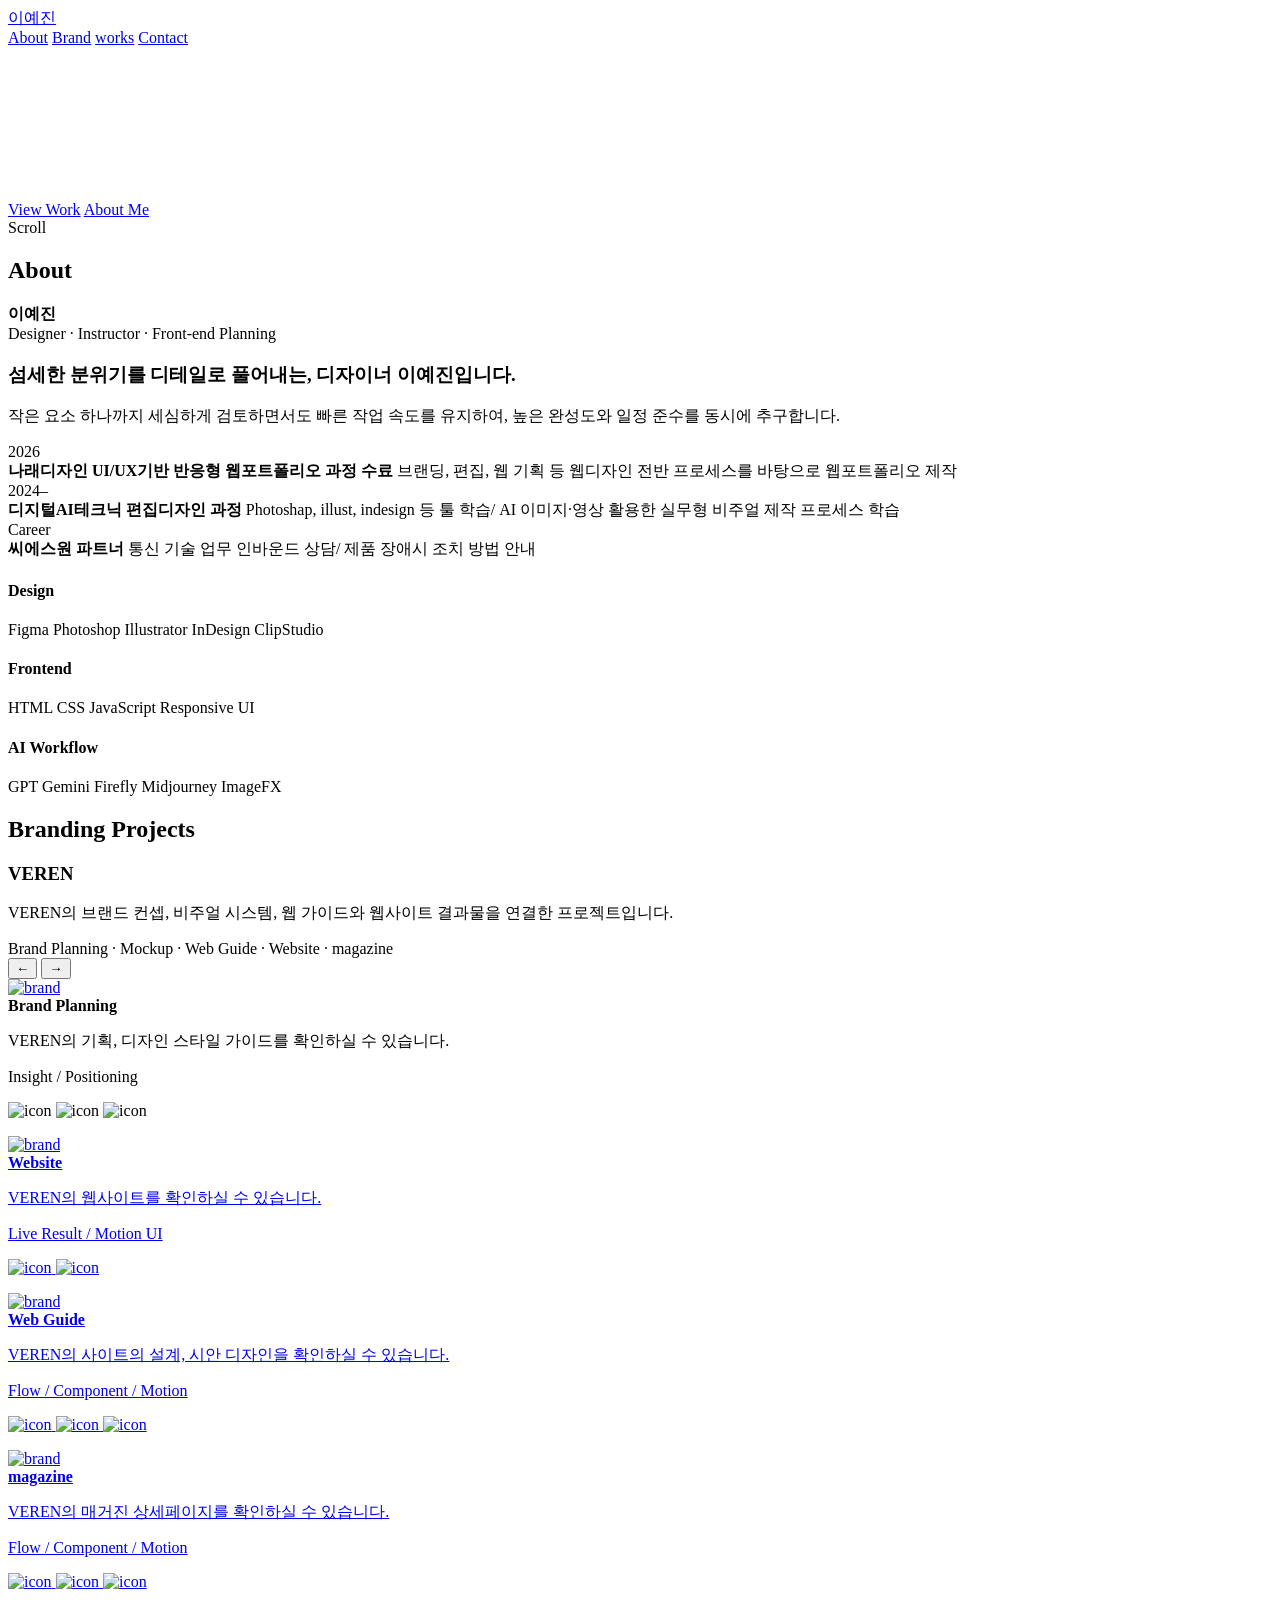
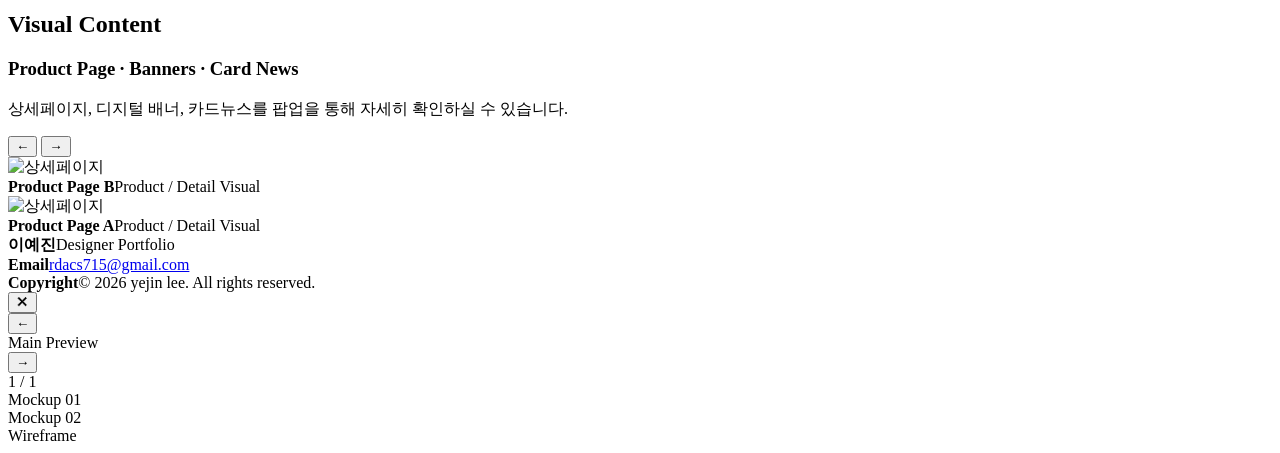
==== index.html @ 409d9d52 "Add files via upload" ====
<!DOCTYPE html>
<html lang="ko">

<head>
  <meta charset="UTF-8" />
  <meta name="viewport" content="width=device-width, initial-scale=1.0" />
  <title>Portfolio</title>
  <link rel="shortcut icon" href="assets/img/favicon.svg" type="image/x-icon">
  <link rel="stylesheet" href="assets/css/style.css">


</head>

<body>

  <!-- ------------------------------- header ---------------------- -->
  <header class="site-header" id="siteHeader">
    <nav class="nav">
      <a href="#hero" class="brand">이예진</a>
      <div class="nav-links">
        <a href="#about">About</a>
        <a href="#branding">Brand</a>
        <a href="#works">works</a>
        <a href="#contact">Contact</a>
      </div>
    </nav>
  </header>
  <!-- ------------------------------- /header ---------------------- -->

  <main>
    <!-- hero -->
    <section class="hero" id="hero">
      <video class="hero-video" autoplay muted loop playsinline preload="metadata">
        <source src="assets/video/portfolio.mp4" type="video/mp4" />
      </video>
      <div class="hero-inner">
        <div class="hero-actions">
          <a class="btn btn-primary" href="#branding">View Work</a>
          <a class="btn btn-secondary" href="#about">About Me</a>
        </div>
      </div>

      <div class="scroll-indicator">Scroll</div>
    </section>
    <!-- /hero -->

    <!-- about -->
    <section class="section" id="about">
      <div class="container">
        <div class="section-head reveal reveal-scale">
          <div>
            <!-- <span class="eyebrow">이력과 기능을 함께 보여주는 소개 섹션</span> -->
            <h2>About</h2>
          </div>
          <!-- <p>
            단순한 자기소개가 아니라, 경력·작업 방향·도구 역량을 동시에 보여줄 수 있도록 설계한 영역입니다.
          </p> -->
        </div>

        <div class="about-grid">
          <article class="card profile-card reveal reveal-left">
            <div class="profile-media" style="background:
                radial-gradient(circle at 30% 20%, rgba(50,199,161,0.18), transparent 22%),
                radial-gradient(circle at 70% 30%, rgba(123,140,255,0.18), transparent 24%),
                linear-gradient(145deg, #ffffff 0%, #ffffff 100%);
                position: relative; overflow: hidden;">
              <div style="position:absolute; inset:18px; border:1px solid rgba(17,24,39,0.06); border-radius:22px;">
                <video class="thumb-video" autoplay loop muted playsinline preload="metadata">
                  <source src="assets/video/웹포폴 증명사진 영상.mp4" type="video/mp4" />
                </video>
              </div>
              <div style="position:relative; z-index:1; text-align:center; color:#fff;">
                <!-- <strong style="display:block; color:#fff; font-size:1.1rem; margin-bottom:8px;">Profile
                  Visual</strong> -->
                <!-- <span>Image / Motion Portrait Placeholder</span> -->
              </div>
            </div>
            <div class="profile-body">
              <strong>이예진</strong><br />
              <span style="color: var(--text-muted);">Designer · Instructor · Front-end Planning</span>
            </div>
          </article>

          <article class="card about-body reveal reveal-right">
            <h3>섬세한 분위기를 디테일로 풀어내는, 디자이너 이예진입니다.</h3>
            <p>
              <!-- 시각디자인 기반의 브랜딩, 편집, 웹 기획 경험을 바탕으로,
              설계부터 목업, UI 구조, 모션 방향까지 일관성 있는 결과물을 만드는 데 집중합니다. -->
              작은 요소 하나까지 세심하게 검토하면서도 빠른 작업 속도를 유지하여, 높은 완성도와 일정 준수를 동시에 추구합니다.
            </p>

            <div class="timeline">
              <div class="timeline-item">
                <div class="timeline-year">2026</div>
                <div class="timeline-role">
                  <strong>나래디자인 UI/UX기반 반응형 웹포트폴리오 과정 수료</strong>
                  <span>브랜딩, 편집, 웹 기획 등 웹디자인 전반 프로세스를 바탕으로 웹포트폴리오 제작</span>
                </div>
              </div>
              <div class="timeline-item">
                <div class="timeline-year">2024–</div>
                <div class="timeline-role">
                  <strong>디지털AI테크닉 편집디자인 과정</strong>
                  <span>Photoshap, illust, indesign 등 툴 학습/ AI 이미지·영상 활용한 실무형 비주얼 제작 프로세스 학습</span>
                </div>
              </div>
              <div class="timeline-item">
                <div class="timeline-year">Career</div>
                <div class="timeline-role">
                  <strong>씨에스원 파트너</strong>
                  <span>통신 기술 업무 인바운드 상담/ 제품 장애시 조치 방법 안내</span>
                </div>
              </div>
            </div>

            <div class="skills">
              <section class="skill-group">
                <h4>Design</h4>
                <div class="skill-tags">
                  <span class="tag">Figma</span>
                  <span class="tag">Photoshop</span>
                  <span class="tag">Illustrator</span>
                  <span class="tag">InDesign</span>
                  <span class="tag">ClipStudio</span>
                </div>
              </section>
              <section class="skill-group">
                <h4>Frontend</h4>
                <div class="skill-tags">
                  <span class="tag">HTML</span>
                  <span class="tag">CSS</span>
                  <span class="tag">JavaScript</span>
                  <span class="tag">Responsive UI</span>
                </div>
              </section>
              <section class="skill-group">
                <h4>AI Workflow</h4>
                <div class="skill-tags">
                  <span class="tag">GPT</span>
                  <span class="tag">Gemini</span>
                  <span class="tag">Firefly</span>
                  <span class="tag">Midjourney</span>
                  <span class="tag">ImageFX</span>
                </div>
              </section>
            </div>
          </article>
        </div>
      </div>
    </section>
    <!-- /about -->

    <!-- branding -->
    <section class="section" id="branding">
      <div class="container">
        <div class="section-head reveal reveal-scale">
          <div>
            <!-- <span class="eyebrow">브랜드별 한 줄 구성으로 세부 결과물을 미리 보기</span> -->
            <h2>Branding Projects</h2>
          </div>
          <!-- <p>
            각 브랜드마다 브랜드기획, 목업, 웹가이드, 웹사이트를 각각 별도 썸네일로 구성하고,
            한 줄 슬라이드 안에서 빠르게 훑어볼 수 있도록 재구성했습니다.
            <br>페이지 이동 후, 좀 더 자세한 작업 내용을 확인할 수 있습니다.
          </p> -->
        </div>

        <div class="brand-stack">
          <!-- 01. VEREN -->
          <section class="card brand-row reveal reveal-scale">
            <div class="brand-info brand1_color">
              <!-- 브랜드별 색상  brand1_color-->

              <h3>VEREN</h3>
              <p>
                VEREN의 브랜드 컨셉, 비주얼 시스템, 웹 가이드와 웹사이트 결과물을 연결한 프로젝트입니다.
              </p>
              <!-- <div class="brand-meta">
                <span class="tag"><a href="#" target="_blank">Identity</a></span>
                <span class="tag"><a href="#" target="_blank">Design BX</a></span>
                <span class="tag"><a href="#" target="_blank">Web Guide</a></span>
                <span class="tag point-color"><a href="#" target="_blank">Web Site</a></span>
                <span class="tag"><a href="#" target="_blank">Video Guide</a></span>
                <span class="tag"><a href="#" target="_blank">App</a></span>
              </div> -->
            </div>

            <div>
              <div class="brand-slider-head">
                <span class="brand-slider-title">Brand Planning · Mockup · Web Guide · Website · magazine
                  <!-- SNS · Campaign --></span>
                <div class="slider-controls">
                  <button class="slider-btn" type="button" data-slider-prev="brandTrack01">←</button>
                  <button class="slider-btn" type="button" data-slider-next="brandTrack01">→</button>
                </div>
              </div>
              <div class="brand-track slider-track" id="brandTrack01">
                <article class="thumb-card brand-thumb">
                  <a href="./guide.html" target="_blank">
                    <!-- <video class="thumb-video" muted loop playsinline preload="metadata">
                      <source src="assets/video/brand_thumbnail_video_sample.mp4" type="video/mp4" />
                    </video> -->

                    <a href="./guide.html" target="_blank">
                      <img src="assets/img/veren 명함  1.jpg" alt="brand">
                    </a>
                    <div class="thumb-overlay">
                      <strong>Brand Planning</strong>
                      <p class="thumb-explanation">VEREN의 기획, 디자인 스타일 가이드를 확인하실 수 있습니다.</p>
                      <span>Insight / Positioning</span>
                      <p class="skills-icon">
                        <img src="assets/img/figma.png" alt="icon">
                        <img src="assets/img/photoshop.png" alt="icon">
                        <img src="assets/img/illustrator.png" alt="icon">
                      </p>
                    </div>
                </article>
                </a>

                <!-- 목업 -->
                <!-- <article class="thumb-card brand-thumb"> -->
                <!-- <video class="thumb-video" autoplay muted loop playsinline><source src="assets/brand-02-mockup.mp4" type="video/mp4" /></video> -->
                <!-- <a href="./guide.html" target="_blank">
                    <img src="assets/img/brand_thumbnail_sample.jpg" alt="brand">
                    <div class="thumb-overlay">
                      <strong>Mockup</strong>
                      <p class="thumb-explanation">브랜드의 제품 디자인을 확인하실 수 있습니다.</p>
                      <span>Visual System / Asset</span>
                      <p class="skills-icon">
                        <img src="assets/img/photoshop.png" alt="icon">
                        <img src="assets/img/illustrator.png" alt="icon">
                        <img src="assets/img/indesign.png" alt="icon">
                      </p>
                    </div>
                  </a>
                </article> -->

                <!-- 웹사이트 -->
                <article class="thumb-card brand-thumb">
                  <!-- <video class="thumb-video" autoplay muted loop playsinline><source src="assets/brand-02-site.mp4" type="video/mp4" /></video> -->
                  <a href="https://rdacs715-ui.github.io/VEREN/" target="_blank">
                    <img src="assets/img/webpage.jpg" alt="brand">
                    <div class="thumb-overlay">
                      <strong>Website</strong>
                      <p class="thumb-explanation">VEREN의 웹사이트를 확인하실 수 있습니다.</p>
                      <span>Live Result / Motion UI</span>
                      <p class="skills-icon">
                        <img src="assets/img/html_icon.png" alt="icon">
                        <img src="assets/img/vs_code.png" alt="icon">
                      </p>
                    </div>
                    <div class="thumb-overlay"><strong></strong><span></span></div>
                  </a>
                </article>
                <!-- /웹사이트 -->

                <!-- 웹 가이드 -->
                <article class="thumb-card brand-thumb">
                  <a href="./webguide.html" target="_blank">
                    <img src="assets/img/Rectangle 408.jpg" alt="brand">
                    <div class="thumb-overlay">
                      <strong>Web Guide</strong>
                      <p class="thumb-explanation">VEREN의 사이트의 설계, 시안 디자인을 확인하실 수 있습니다.</p>
                      <span>Flow / Component / Motion</span>
                      <p class="skills-icon">
                        <img src="assets/img/figma.png" alt="icon">
                        <img src="assets/img/photoshop.png" alt="icon">
                        <img src="assets/img/illustrator.png" alt="icon">
                      </p>
                    </div>
                  </a>
                </article>
                <!-- /웹 가이드 -->

                <!-- 매거진 -->
                <article class="thumb-card brand-thumb">
                  <a href="https://rdacs715-ui.github.io/VEREN/magzine_inner.html" target="_blank">
                    <img src="assets/img/magazine.png" alt="brand">
                    <div class="thumb-overlay">
                      <strong>magazine</strong>
                      <p class="thumb-explanation">VEREN의 매거진 상세페이지를 확인하실 수 있습니다.</p>
                      <span>Flow / Component / Motion</span>
                      <p class="skills-icon">
                        <img src="assets/img/figma.png" alt="icon">
                        <img src="assets/img/photoshop.png" alt="icon">
                        <img src="assets/img/illustrator.png" alt="icon">
                      </p>
                    </div>
                  </a>
                </article>
                <!-- /웹 가이드 -->



                <!-- <article class="thumb-card brand-thumb">
                  <a href="#" target="_blank">
                    <img src="assets/img/brand_thumbnail_sample.jpg" alt="brand">
                    <div class="thumb-overlay">
                      <strong>Editorial</strong>
                      <p class="thumb-explanation">브랜드를 확인하실 수 있습니다.</p>
                      <span>Layout / Print / Digital</span>
                      <p class="skills-icon">
                        <img src="assets/img/html_icon.png" alt="icon">
                        <img src="assets/img/vs_code.png" alt="icon">
                      </p>
                    </div>
                  </a>
                </article> -->

                <!-- <article class="thumb-card brand-thumb"> -->
                <!-- <video class="thumb-video" autoplay muted loop playsinline><source src="assets/brand-02-display.mp4" type="video/mp4" /></video> -->
                <!-- <a href="#" target="_blank">
                    <img src="assets/img/brand_thumbnail_sample.jpg" alt="brand">
                    <div class="thumb-overlay">
                      <strong>Display</strong>
                      <p class="thumb-explanation">브랜드를 확인하실 수 있습니다.</p>
                      <span>Banner / Campaign / Motion</span>
                      <p class="skills-icon">
                        <img src="assets/img/html_icon.png" alt="icon">
                        <img src="assets/img/vs_code.png" alt="icon">
                      </p>
                    </div>
                  </a>
                </article> -->
              </div>
            </div>
          </section>
          <!-- /01. VEREN -->

          <!-- 02. RIPPLIA -->
          <!-- <section class="card brand-row reveal reveal-scale">
            <div class="brand-info brand2_color"> -->
          <!-- 브랜드별 색상  brand2_color-->
          <!-- <h3>02. RIPPLIA</h3>
              <p>
                RIPPLIA의 브랜드 컨셉, 비주얼 시스템, 웹 가이드와 웹사이트 결과물을 연결한 프로젝트입니다.
              </p> -->
          <!-- <div class="brand-meta">
                <span class="tag"><a href="#" target="_blank">Identity</a></span>
                <span class="tag"><a href="#" target="_blank">Design BX</a></span>
                <span class="tag"><a href="#" target="_blank">Web Guide</a></span>
                <span class="tag point-color"><a href="#" target="_blank">Web Site</a></span>
                <span class="tag"><a href="#" target="_blank">Video Guide</a></span>
                <span class="tag"><a href="#" target="_blank">App</a></span>
              </div> -->
          <!-- </div> -->

          <!-- <div>
              <div class="brand-slider-head">
                <span class="brand-slider-title">Brand Planning · Mockup · Web Guide · Website</span>
                <div class="slider-controls">
                  <button class="slider-btn" type="button" data-slider-prev="brandTrack02">←</button>
                  <button class="slider-btn" type="button" data-slider-next="brandTrack02">→</button>
                </div>
              </div> -->

          <!-- <div class="brand-track slider-track" id="brandTrack02">
                <article class="thumb-card brand-thumb"> -->
          <!-- <a href="./guide02.html" target="_blank"> -->
          <!-- <video class="thumb-video" muted loop playsinline preload="metadata">
                      <source src="assets/video/brand_thumbnail_video_sample.mp4" type="video/mp4" />
                    </video> -->

          <!-- <a href="./guide02.html" target="_blank">
                    <img src="assets/img/ripplia branding.jpg" alt="brand">
                  </a>
                  <div class="thumb-overlay">
                    <strong>Brand Planning</strong>
                    <p class="thumb-explanation">RIPPLIA의 기획, 디자인 스타일 가이드를 확인하실 수 있습니다.</p>
                    <span>Insight / Positioning</span>
                    <p class="skills-icon">
                      <img src="assets/img/photoshop.png" alt="icon">
                      <img src="assets/img/illustrator.png" alt="icon">
                      <img src="assets/img/indesign.png" alt="icon">
                    </p>
                  </div>
                </article>
                </a> -->

          <!-- mockup -->
          <!-- <article class="thumb-card brand-thumb">
                  <a href="#" target="_blank">
                    <img src="assets/img/brand_thumbnail_sample.jpg" alt="brand">
                    <div class="thumb-overlay">
                      <strong>Mockup</strong>
                      <p class="thumb-explanation">브랜드의 제품 디자인을 확인하실 수 있습니다.</p>
                      <span>Visual System / Asset</span>
                      <p class="skills-icon">
                        <img src="assets/img/photoshop.png" alt="icon">
                        <img src="assets/img/illustrator.png" alt="icon">
                        <img src="assets/img/indesign.png" alt="icon">
                      </p>
                    </div>
                  </a>
                </article> -->
          <!-- /mockup -->

          <!-- web guide -->
          <!-- <article class="thumb-card brand-thumb">
                  <a href="./guide.html" target="_blank">
                    <img src="assets/img/brand_thumbnail_sample.jpg" alt="brand">
                    <div class="thumb-overlay">
                      <strong>Web Guide</strong>
                      <p class="thumb-explanation">브랜드 사이트의 설계, 시안 디자인을 확인하실 수 있습니다.</p>
                      <span>Flow / Component / Motion</span>
                      <p class="skills-icon">
                        <img src="assets/img/figma.png" alt="icon">
                        <img src="assets/img/photoshop.png" alt="icon">
                        <img src="assets/img/illustrator.png" alt="icon">
                      </p>
                    </div>
                  </a>
                </article> -->
          <!-- /web guide -->

          <!-- website -->
          <!-- <article class="thumb-card brand-thumb"> -->
          <!-- <video class="thumb-video" autoplay muted loop playsinline><source src="assets/brand-02-site.mp4" type="video/mp4" /></video> -->
          <!-- <a href="#" target="_blank">
                    <img src="assets/img/brand_thumbnail_sample.jpg" alt="brand">
                    <div class="thumb-overlay">
                      <strong>Website</strong>
                      <p class="thumb-explanation">브랜드 웹사이트를 확인하실 수 있습니다.</p>
                      <span>Live Result / Motion UI</span>
                      <p class="skills-icon">
                        <img src="assets/img/html_icon.png" alt="icon">
                        <img src="assets/img/vs_code.png" alt="icon">
                      </p>
                    </div>
                    <div class="thumb-overlay"><strong></strong><span></span></div>
                  </a>
                </article> -->
          <!-- /website -->

          <!-- <article class="thumb-card brand-thumb">
                  <a href="#" target="_blank">
                    <img src="assets/img/brand_thumbnail_sample.jpg" alt="brand">
                    <div class="thumb-overlay">
                      <strong>Editorial</strong>
                      <p class="thumb-explanation">브랜드를 확인하실 수 있습니다.</p>
                      <span>Layout / Print / Digital</span>
                      <p class="skills-icon">
                        <img src="assets/img/html_icon.png" alt="icon">
                        <img src="assets/img/vs_code.png" alt="icon">
                      </p>
                    </div>
                  </a>
                </article> -->

          <!-- <article class="thumb-card brand-thumb">
                  <video class="thumb-video" autoplay muted loop playsinline><source src="assets/brand-02-display.mp4" type="video/mp4" /></video> -->
          <!-- <a href="#" target="_blank">
                    <img src="assets/img/brand_thumbnail_sample.jpg" alt="brand">
                    <div class="thumb-overlay">
                      <strong>Display</strong>
                      <p class="thumb-explanation">브랜드를 확인하실 수 있습니다.</p>
                      <span>Banner / Campaign / Motion</span>
                      <p class="skills-icon">
                        <img src="assets/img/html_icon.png" alt="icon">
                        <img src="assets/img/vs_code.png" alt="icon">
                      </p>
                    </div>
                  </a>
                </article> -->

          <!-- 
              </div>
            </div>
          </section> -->
          <!-- /02. RIPPLIA -->

        </div>
      </div>
    </section>
    <!-- /branding -->

    <!-- visual content -->
    <section class="section" id="works">
      <div class="container">
        <div class="section-head reveal reveal-scale">
          <div>
            <!-- <span class="eyebrow">포스터, 배너, 카드뉴스, 릴스·영상 작업을 구성/span> -->
            <h2>Visual Content</h2>
          </div>
          <!-- <p>
            정지형 비주얼 작업은 한 줄 안에서 함께 보여주고, 영상 작업은 별도 행으로 분리해 흐름이 자연스럽도록 정리했습니다.
          </p> -->
        </div>

        <div class="works-stack">
          <section class="card work-row reveal reveal-scale">
            <div class="work-row-head">
              <div>
                <h3>Product Page · Banners · Card News</h3>
                <p>상세페이지, 디지털 배너, 카드뉴스를 팝업을 통해 자세히 확인하실 수 있습니다.</p>
              </div>

              <div class="slider-controls">
                <button class="slider-btn" type="button" data-slider-prev="visualTrack">←</button>
                <button class="slider-btn" type="button" data-slider-next="visualTrack">→</button>
              </div>
            </div>

            <div class="thumb-track slider-track" id="visualTrack">
              <!-- poster / banner / cardnews / reels 모달 전용 큰 이미지는 data-modal-media="assets/img/원하는파일.jpg" 로 직접 지정 -->
              <!-- 카드별 모달 비율은 data-modal-ratio="가로 / 세로" 형식으로 지정: 예) 1200 / 628, 1 / 1, 9 / 16, 1080 / 1350 -->

              <article class="poster-thumb thumb-card modal-card" data-modal-type="poster"
                data-modal-label="product page A" data-modal-title="product page A"
                data-modal-description="프로틴 웨이브 단백질 쉐이크 상세페이지입니다." data-modal-role="product page Design"
                data-modal-tools="Photoshop, Illustrator, figma"
                data-modal-summary="전시/행사 성격의 키비주얼 포스터 시리즈입니다. 메인 타이포와 무드 중심 그래픽으로 메시지를 압축해 전달합니다."
                data-modal-meta1-label="Format" data-modal-meta1-value="A2 Poster / Digital Adaptation"
                data-modal-meta2-label="Client" data-modal-meta2-value="Brand Campaign" data-modal-meta3-label="Year"
                data-modal-meta3-value="2026" data-modal-meta4-label="Concept"
                data-modal-meta4-value="Bold Type / Minimal Mood" data-modal-tags="Typography, Campaign, Key Visual"
                data-modal-note-title="Editable Note"
                data-modal-note="이 영역은 포스터 전용 메모 박스입니다. 전시 개요, 인쇄 사양, 제작 포인트 등으로 자유롭게 수정하면 됩니다."
                data-modal-video="Poster motion teaser area" data-modal-link="https://example.com"
                data-modal-media="assets/img/상세페이지01.jpg" data-modal-ratio="3 / 4">
                <img src="assets/img/상세페이지01.jpg" alt="상세페이지">
                <!-- <video class="thumb-video" muted loop playsinline preload="metadata">
                  <source src="assets/video/poster.mp4" type="video/mp4" />
                </video> -->
                <div class="thumb-overlay"><strong>Product Page B</strong><span>Product / Detail Visual</span></div>
              </article>

              <article class="poster-thumb thumb-card modal-card" data-modal-type="poster" data-modal-label="product page Design"
                data-modal-title="product page B" data-modal-description="센텔라 재생 진정 앰플 상세페이지입니다."
                data-modal-role="product page Design" data-modal-tools="Photoshop, figma"
                data-modal-summary="브랜드 무드를 중심으로 전개한 포스터 시리즈입니다." data-modal-meta1-label="Format"
                data-modal-meta1-value="B1 / SNS Poster" data-modal-meta2-label="Client"
                data-modal-meta2-value="Brand Promotion" data-modal-meta3-label="Year" data-modal-meta3-value="2026"
                data-modal-meta4-label="Concept" data-modal-meta4-value="Graphic Mood"
                data-modal-tags="Poster, Branding" data-modal-note-title="Editable Note"
                data-modal-note="포스터 프로젝트 설명을 여기서 직접 바꿀 수 있습니다." data-modal-video="Poster preview"
                data-modal-link="https://example.com" data-modal-media="./assets/img/product page02.jpg"
                data-modal-ratio="5 / 7">
                <img src="./assets/img/product page02.jpg" alt="상세페이지">
                <!-- <video class="thumb-video" muted loop playsinline preload="metadata">
                  <source src="assets/video/poster.mp4" type="video/mp4" />
                </video> -->
                <div class="thumb-overlay"><strong>Product Page A</strong><span>Product / Detail Visual</span></div>
              </article>

              <!-- <article class="ad-thumb thumb-card modal-card" data-modal-type="banner" data-modal-label="Banner Project"
                data-modal-title="Banner Set A" data-modal-description="디지털 배너 광고 세트입니다."
                data-modal-role="Banner Design" data-modal-tools="Photoshop, Figma"
                data-modal-summary="퍼포먼스 배너와 SNS용 변형 소재를 함께 설계한 배너 세트입니다." data-modal-meta1-label="Platform"
                data-modal-meta1-value="Meta / Web / App" data-modal-meta2-label="Campaign"
                data-modal-meta2-value="Seasonal Promotion" data-modal-meta3-label="Size"
                data-modal-meta3-value="1080x1080 / 1200x628" data-modal-meta4-label="Placement"
                data-modal-meta4-value="Feed / Display / Landing" data-modal-tags="Banner, Performance, SNS"
                data-modal-note-title="Editable Note" data-modal-note="배너는 플랫폼, 사이즈, CTA 방향 등을 이 박스에서 자유롭게 수정하면 됩니다."
                data-modal-video="Banner motion preview" data-modal-link="https://example.com"
                data-modal-media="assets/img/banner_sample.jpeg" data-modal-ratio="1200 / 628">
                <video class="thumb-video" muted loop playsinline preload="metadata">
                  <source src="assets/video/ad_sample_01.mp4" type="video/mp4" />
                </video>
                <div class="thumb-overlay"><strong>Banner Set A</strong><span>Digital Ad System</span></div>
              </article>

              <article class="ad-thumb thumb-card modal-card" data-modal-type="banner" data-modal-label="Banner"
                data-modal-title="Banner Set B" data-modal-description="프로모션 웹 배너 세트입니다."
                data-modal-role="Banner Design" data-modal-tools="Photoshop" data-modal-summary="웹 프로모션 메인/서브 배너 세트입니다."
                data-modal-meta1-label="Platform" data-modal-meta1-value="Website" data-modal-meta2-label="Campaign"
                data-modal-meta2-value="Promotion" data-modal-meta3-label="Size"
                data-modal-meta3-value="PC / Mobile Responsive" data-modal-meta4-label="Placement"
                data-modal-meta4-value="Hero / Mid Banner" data-modal-tags="Banner, Web"
                data-modal-note-title="Editable Note" data-modal-note="배너 프로젝트 설명을 이 텍스트로 바꾸면 됩니다."
                data-modal-video="Banner motion preview" data-modal-link="https://example.com"
                data-modal-media="assets/img/banner_sample.jpeg">
                <video class="thumb-video" muted loop playsinline preload="metadata">
                  <source src="assets/video/ad_sample_01.mp4" type="video/mp4" />
                </video>
                <div class="thumb-overlay"><strong>Banner Set B</strong><span>Web Promotion</span></div>
              </article>

              <article class="cardnews-thumb thumb-card modal-card" data-modal-type="cardnews"
                data-modal-label="Card News Project" data-modal-title="Card News Series A"
                data-modal-description="브랜드 메시지를 카드뉴스 형식으로 재구성한 시리즈입니다. 모달에서 여러 장의 카드뉴스를 순서대로 확인할 수 있습니다."
                data-modal-role="Card News Design" data-modal-tools="Photoshop, Illustrator"
                data-modal-summary="인스타그램 캐러셀 형식의 카드뉴스입니다. 첫 장에서 주제를 제시하고 뒤로 갈수록 정보 흐름이 이어지도록 구성했습니다."
                data-modal-meta1-label="Topic" data-modal-meta1-value="Brand Story" data-modal-meta2-label="Pages"
                data-modal-meta2-value="7 Pages" data-modal-meta3-label="Flow"
                data-modal-meta3-value="Cover → Info → CTA" data-modal-meta4-label="Style"
                data-modal-meta4-value="Editorial Carousel" data-modal-tags="Card News, Carousel, Storytelling"
                data-modal-note-title="Editable Note"
                data-modal-note="카드뉴스는 페이지 흐름, 표지 방향, 정보 구성 방식 등을 이 박스에서 자유롭게 수정할 수 있습니다."
                data-modal-video="Card news preview" data-modal-link="https://example.com"
                data-modal-images="assets/img/CardNews1.png|assets/img/CardNews2.png|assets/img/CardNews3.png|assets/img/CardNews4.png|assets/img/CardNews5.png|assets/img/CardNews6.png|assets/img/CardNews7.png"
                data-modal-ratio="4 / 5">
                <div class="thumb-image">
                  <img src="assets/img/CardNews1.png" alt="card news">
                </div>
                <div class="thumb-overlay"><strong>Card News Series A</strong><span>Brand Story / Slide Deck</span>
                </div>
              </article>

              <article class="cardnews-thumb thumb-card modal-card" data-modal-type="cardnews"
                data-modal-label="Card News" data-modal-title="Card News Series B"
                data-modal-description="프로모션 콘텐츠를 정보형 카드뉴스로 정리한 작업입니다." data-modal-role="Card News Design"
                data-modal-tools="Photoshop, Figma" data-modal-summary="정보 전달 중심의 프로모션 카드뉴스입니다."
                data-modal-meta1-label="Topic" data-modal-meta1-value="Promotion" data-modal-meta2-label="Pages"
                data-modal-meta2-value="7 Pages" data-modal-meta3-label="Flow"
                data-modal-meta3-value="Intro → Detail → CTA" data-modal-meta4-label="Style"
                data-modal-meta4-value="Clean Info Layout" data-modal-tags="Promotion, Information"
                data-modal-note-title="Editable Note" data-modal-note="카드뉴스 프로젝트용 자유 메모 영역입니다."
                data-modal-video="Card news preview" data-modal-link="https://example.com"
                data-modal-images="assets/img/CardNews1.png|assets/img/CardNews2.png|assets/img/CardNews3.png|assets/img/CardNews4.png|assets/img/CardNews5.png|assets/img/CardNews6.png|assets/img/CardNews7.png">
                <div class="thumb-image">
                  <img src="assets/img/CardNews1.png" alt="card news">
                </div>
                <div class="thumb-overlay"><strong>Card News Series B</strong><span>Promotion / Information</span></div>
              </article> -->

            </div>
          </section>

          <!-- <section class="card work-row reveal reveal-scale">
            <div class="work-row-head">
              <div>
                <h3>Reels & Videos</h3>
                <p>릴스, 숏폼, 모션 중심 작업물로 영상에 마우스를 가져가면 영상이 플레이 됩니다.</p>
              </div>
              <div class="slider-controls">
                <button class="slider-btn" type="button" data-slider-prev="videoTrack">←</button>
                <button class="slider-btn" type="button" data-slider-next="videoTrack">→</button>
              </div>
            </div>
            <div class="thumb-track slider-track" id="videoTrack">
              <article class="reels-thumb thumb-card modal-card" data-modal-type="reels"
                data-modal-title="Reel Project A"
                data-modal-description="숏폼 중심의 브랜드 릴스 프로젝트입니다. 모션 리듬과 메시지 전달을 고려해 구성했습니다."
                data-modal-role="Motion Design / Reel Editing" data-modal-tools="Premiere Pro, After Effects"
                data-modal-meta1-label="Format" data-modal-meta1-value="9:16 Vertical" data-modal-meta2-label="Duration"
                data-modal-meta2-value="15 sec" data-modal-tags="Reels, Short-form, Motion"
                data-modal-note-title="Editable Note"
                data-modal-note="릴스 전용 모달 템플릿입니다. 영상 콘셉트, 후킹 포인트, 자막 구성 등을 자유롭게 수정하세요."
                data-modal-link="https://example.com" data-modal-media="assets/video/Reels_sample_01.mp4"
                data-modal-ratio="9 / 16">
                <video class="thumb-video" muted loop playsinline preload="metadata">
                  <source src="assets/video/Reels_sample_01.mp4" type="video/mp4" />
                </video>
                <div class="thumb-play-button" aria-hidden="true">
                  <span class="thumb-play-icon"></span>
                </div>
                <div class="thumb-overlay">
                  <strong>Reel Project A</strong>
                  <span>Short-form Motion</span>
                </div>
              </article>

              <article class="reels-thumb thumb-card modal-card" data-modal-type="reels"
                data-modal-title="Reel Project B" data-modal-description="캠페인 메시지를 짧은 영상으로 압축한 릴스 작업입니다."
                data-modal-role="Campaign Motion" data-modal-tools="Premiere Pro" data-modal-meta1-label="Format"
                data-modal-meta1-value="9:16 Vertical" data-modal-meta2-label="Duration" data-modal-meta2-value="12 sec"
                data-modal-tags="Campaign, Reels" data-modal-note-title="Editable Note"
                data-modal-note="릴스 B 설명을 이 영역에서 직접 수정할 수 있습니다." data-modal-link="https://example.com"
                data-modal-media="assets/video/Reels_sample_01.mp4">
                <video class="thumb-video" muted loop playsinline preload="metadata">
                  <source src="assets/video/Reels_sample_01.mp4" type="video/mp4" />
                </video>
                <div class="thumb-play-button" aria-hidden="true">
                  <span class="thumb-play-icon"></span>
                </div>
                <div class="thumb-overlay">
                  <strong>Reel Project B</strong>
                  <span>Campaign Motion</span>
                </div>
              </article>

              <article class="reels-thumb thumb-card modal-card" data-modal-type="reels"
                data-modal-title="Reel Project C" data-modal-description="브랜드 무드를 강조한 숏폼 영상입니다."
                data-modal-role="Brand Motion" data-modal-tools="Premiere Pro" data-modal-meta1-label="Format"
                data-modal-meta1-value="9:16 Vertical" data-modal-meta2-label="Duration" data-modal-meta2-value="10 sec"
                data-modal-tags="Brand Reel, Motion" data-modal-note-title="Editable Note"
                data-modal-note="브랜드 릴스 C에 대한 메모를 자유롭게 기입하세요." data-modal-link="https://example.com"
                data-modal-media="assets/video/Reels_sample_01.mp4">
                <video class="thumb-video" muted loop playsinline preload="metadata">
                  <source src="assets/video/Reels_sample_01.mp4" type="video/mp4" />
                </video>
                <div class="thumb-play-button" aria-hidden="true">
                  <span class="thumb-play-icon"></span>
                </div>
                <div class="thumb-overlay">
                  <strong>Reel Project C</strong>
                  <span>Brand Reel</span>
                </div>
              </article>

              <article class="reels-thumb thumb-card modal-card" data-modal-type="reels"
                data-modal-title="Reel Project D" data-modal-description="광고성 메시지를 중심으로 한 모션 릴스입니다."
                data-modal-role="Ad Motion" data-modal-tools="Premiere Pro" data-modal-meta1-label="Format"
                data-modal-meta1-value="9:16 Vertical" data-modal-meta2-label="Duration" data-modal-meta2-value="20 sec"
                data-modal-tags="Ad Motion, Short-form" data-modal-note-title="Editable Note"
                data-modal-note="광고 릴스 D 설명을 수정하세요." data-modal-link="https://example.com"
                data-modal-media="assets/video/Reels_sample_01.mp4">
                <video class="thumb-video" muted loop playsinline preload="metadata">
                  <source src="assets/video/Reels_sample_01.mp4" type="video/mp4" />
                </video>
                <div class="thumb-play-button" aria-hidden="true">
                  <span class="thumb-play-icon"></span>
                </div>
                <div class="thumb-overlay">
                  <strong>Reel Project D</strong>
                  <span>Ad Motion</span>
                </div>
              </article>

              <article class="reels-thumb thumb-card modal-card" data-modal-type="reels"
                data-modal-title="Reel Project E" data-modal-description="브랜드 인트로 성격의 영상 작업입니다."
                data-modal-role="Intro Motion" data-modal-tools="Premiere Pro" data-modal-meta1-label="Format"
                data-modal-meta1-value="9:16 Vertical" data-modal-meta2-label="Duration" data-modal-meta2-value="08 sec"
                data-modal-tags="Intro, Reels" data-modal-note-title="Editable Note"
                data-modal-note="인트로 릴스 E에 대한 설명입니다." data-modal-link="https://example.com"
                data-modal-media="assets/video/Reels_sample_01.mp4">
                <video class="thumb-video" muted loop playsinline preload="metadata">
                  <source src="assets/video/Reels_sample_01.mp4" type="video/mp4" />
                </video>
                <div class="thumb-play-button" aria-hidden="true">
                  <span class="thumb-play-icon"></span>
                </div>
                <div class="thumb-overlay">
                  <strong>Reel Project E</strong>
                  <span>Brand Intro</span>
                </div>
              </article>

              <article class="reels-thumb thumb-card modal-card" data-modal-type="reels"
                data-modal-title="Reel Project F" data-modal-description="브랜드 인트로 영상 확장 버전입니다."
                data-modal-role="Motion Design" data-modal-tools="Premiere Pro" data-modal-meta1-label="Format"
                data-modal-meta1-value="9:16 Vertical" data-modal-meta2-label="Duration" data-modal-meta2-value="18 sec"
                data-modal-tags="Brand Intro, Reel" data-modal-note-title="Editable Note"
                data-modal-note="릴스 F 전용 설명 영역입니다." data-modal-link="https://example.com"
                data-modal-media="assets/video/Reels_sample_01.mp4">
                <video class="thumb-video" muted loop playsinline preload="metadata">
                  <source src="assets/video/Reels_sample_01.mp4" type="video/mp4" />
                </video>
                <div class="thumb-play-button" aria-hidden="true">
                  <span class="thumb-play-icon"></span>
                </div>
                <div class="thumb-overlay">
                  <strong>Reel Project F</strong>
                  <span>Brand Intro</span>
                </div>
              </article> -->
          <!-- <article class="reels-thumb thumb-card modal-card" data-modal-title="Reel Project F"
                data-modal-description="브랜드 인트로 영상입니다." data-modal-role="Motion Design / Short-form"
                data-modal-tools="Premiere Pro, AI Video" data-modal-video="Reel preview area"
                data-modal-link="https://example.com">
                <video class="thumb-video" muted loop playsinline preload="metadata">
                  <source src="assets/video/Reels_sample_01.mp4" type="video/mp4" />
                </video>
                <div class="thumb-play-button" aria-hidden="true">
                  <span class="thumb-play-icon"></span>
                </div>
                <div class="thumb-overlay">
                  <strong>Reel Project F</strong>
                  <span>Brand Intro</span>
                </div>
              </article> -->
        </div>
    </section>
    </div>
    </div>
    </section>
    <!-- /visual content -->
  </main>


  <!-- ------------------------------- footer ---------------------- -->
  <footer class="site-footer" id="contact">
    <div class="footer-grid">
      <div><strong>이예진</strong><span>Designer Portfolio</span></div>
      <div><strong>Email</strong><a href="mailto:hello@example.com">rdacs715@gmail.com</a></div>
      <!-- <div><strong>Contact</strong><span>X / Instagram / Facebook</span></div> -->
      <div><strong>Copyright</strong><span>© 2026 yejin lee. All rights reserved.</span></div>
    </div>
  </footer>
  <!-- ------------------------------- /footer ---------------------- -->


  <div class="modal" id="portfolioModal" aria-hidden="true" role="dialog" aria-modal="true">
    <div class="modal-dialog">
      <button class="modal-close" type="button" aria-label="닫기">✕</button>
      <div class="modal-content">
        <div class="modal-gallery">
          <div class="modal-hero-wrap">
            <button class="modal-nav modal-nav-prev" id="modalPrev" type="button" aria-label="이전 이미지">←</button>
            <div class="modal-hero-media" id="modalHeroMedia">Main Preview</div>
            <button class="modal-nav modal-nav-next" id="modalNext" type="button" aria-label="다음 이미지">→</button>
            <div class="modal-page-indicator" id="modalPageIndicator">1 / 1</div>
          </div>
          <div class="modal-thumbs" id="modalThumbs">
            <div class="modal-thumb">Mockup 01</div>
            <div class="modal-thumb">Mockup 02</div>
            <div class="modal-thumb">Wireframe</div>
          </div>
        </div>

        <div class="modal-body" id="modalDynamicBody"></div>
      </div>
    </div>
  </div>

  <!-- ===== Modal layout templates: poster / banner / cardnews / reels 를 각각 직접 수정하세요 ===== -->
  <template id="modalTemplatePoster">
    <span class="modal-type-badge" data-field="badgeLabel">Poster Project</span>
    <div class="modal-summary-card">
      <strong data-field="title">Project Title</strong>
      <p data-field="description">Project description</p>
    </div>
    <div class="modal-meta-grid">
      <div class="modal-meta-card">
        <strong>Role</strong>
        <span data-field="role">Poster Design</span>
      </div>
      <div class="modal-meta-card">
        <strong>Tools</strong>
        <span data-field="tools">Photoshop, Illustrator</span>
      </div>

      <div>
        <strong style="display:block; margin-bottom:10px;">Keywords</strong>
        <div class="modal-tag-list" data-list="tags"></div>
      </div>


    </div>
  </template>

  <template id="modalTemplateBanner">
    <span class="modal-type-badge" data-field="badgeLabel">Banner Project</span>
    <div class="modal-summary-card">
      <strong data-field="title">Project Title</strong>
      <p data-field="description">Project description</p>
    </div>
    <div class="modal-meta-grid">
      <div class="modal-meta-card">
        <strong>Role</strong>
        <span data-field="role">Banner Design</span>
      </div>
      <div class="modal-meta-card">
        <strong>Tools</strong>
        <span data-field="tools">Photoshop, Figma</span>
      </div>

    </div>

    <div>
      <strong style="display:block; margin-bottom:10px;">Keywords</strong>
      <div class="modal-tag-list" data-list="tags"></div>
    </div>

  </template>

  <template id="modalTemplateCardnews">
    <span class="modal-type-badge" data-field="badgeLabel">Card News Project</span>
    <div class="modal-summary-card">
      <strong data-field="title">Project Title</strong>
      <p data-field="description">Project description</p>
    </div>

    <div class="modal-meta-card">
      <strong>Tools</strong>
      <span data-field="tools">Photoshop, Figma</span>
    </div>

    </div>

    <div>
      <strong style="display:block; margin-bottom:10px;">Keywords</strong>
      <div class="modal-tag-list" data-list="tags"></div>
    </div>

    <div class="modal-actions">
      <!-- <a class="modal-link" id="modalLink" href="#" target="_blank" rel="noreferrer noopener">Visit Website</a> -->
      <a class="modal-action-link" id="modalSubLink" href="#" target="_blank" rel="noreferrer noopener">View
        Campaign</a>
    </div>
  </template>

  <template id="modalTemplateReels">
    <span class="modal-type-badge" data-field="badgeLabel">Reels · Video Project</span>
    <div class="modal-summary-card">
      <strong data-field="title">Project Title</strong>
      <p data-field="description">Project description</p>
    </div>
    <div class="modal-meta-grid">
      <div class="modal-meta-card">
        <strong>Role</strong>
        <span data-field="role">Motion Design</span>
      </div>
      <div class="modal-meta-card">
        <strong>Tools</strong>
        <span data-field="tools">Premiere Pro, After Effects</span>
      </div>
      <div class="modal-meta-card">
        <strong data-field="meta1Label">Format</strong>
        <span data-field="meta1Value">9:16 Reel</span>
      </div>
      <div class="modal-meta-card">
        <strong data-field="meta2Label">Duration</strong>
        <span data-field="meta2Value">15s</span>
      </div>
    </div>
    <div>
      <strong style="display:block; margin-bottom:10px;">Keywords</strong>
      <div class="modal-tag-list" data-list="tags"></div>
    </div>
    <div class="modal-note-box">
      <strong data-field="noteTitle">Editable Note</strong>
      <p data-field="note">릴스/영상 프로젝트에 대한 설명, 연출 포인트, 업로드 채널 등을 자유롭게 수정하세요.</p>
    </div>
    <div class="modal-actions">
      <a class="modal-link" id="modalLink" href="#" target="_blank" rel="noreferrer noopener">View Project</a>
      <a class="modal-action-link" id="modalSubLink" href="#" target="_blank" rel="noreferrer noopener">Open Channel</a>
    </div>
  </template>

  <template id="modalTemplateDefault">
    <span class="modal-type-badge" data-field="badgeLabel">Project Detail</span>
    <div class="modal-summary-card">
      <strong data-field="title">Project Title</strong>
      <p data-field="description">Project description</p>
    </div>
    <div class="modal-meta-grid">
      <div class="modal-meta-card">
        <strong>Role</strong>
        <span data-field="role">Role information</span>
      </div>
      <div class="modal-meta-card">
        <strong>Tools</strong>
        <span data-field="tools">Tool information</span>
      </div>
      <div class="modal-meta-card">
        <strong data-field="meta1Label">Info 01</strong>
        <span data-field="meta1Value">Value 01</span>
      </div>
      <div class="modal-meta-card">
        <strong data-field="meta2Label">Info 02</strong>
        <span data-field="meta2Value">Value 02</span>
      </div>
    </div>
    <div class="modal-note-box">
      <strong>Summary</strong>
      <p data-field="summary">Summary text</p>
    </div>
    <div>
      <strong style="display:block; margin-bottom:10px;">Keywords</strong>
      <div class="modal-tag-list" data-list="tags"></div>
    </div>
    <div class="modal-note-box">
      <strong data-field="noteTitle">Editable Note</strong>
      <p data-field="note">Write any note here.</p>
    </div>
    <div class="modal-actions">
      <a class="modal-link" id="modalLink" href="#" target="_blank" rel="noreferrer noopener">Visit Website</a>
      <a class="modal-action-link" id="modalSubLink" href="#" target="_blank" rel="noreferrer noopener">View Detail</a>
    </div>
  </template>

  <script src="assets/js/script.js"></script>


</body>

</html>
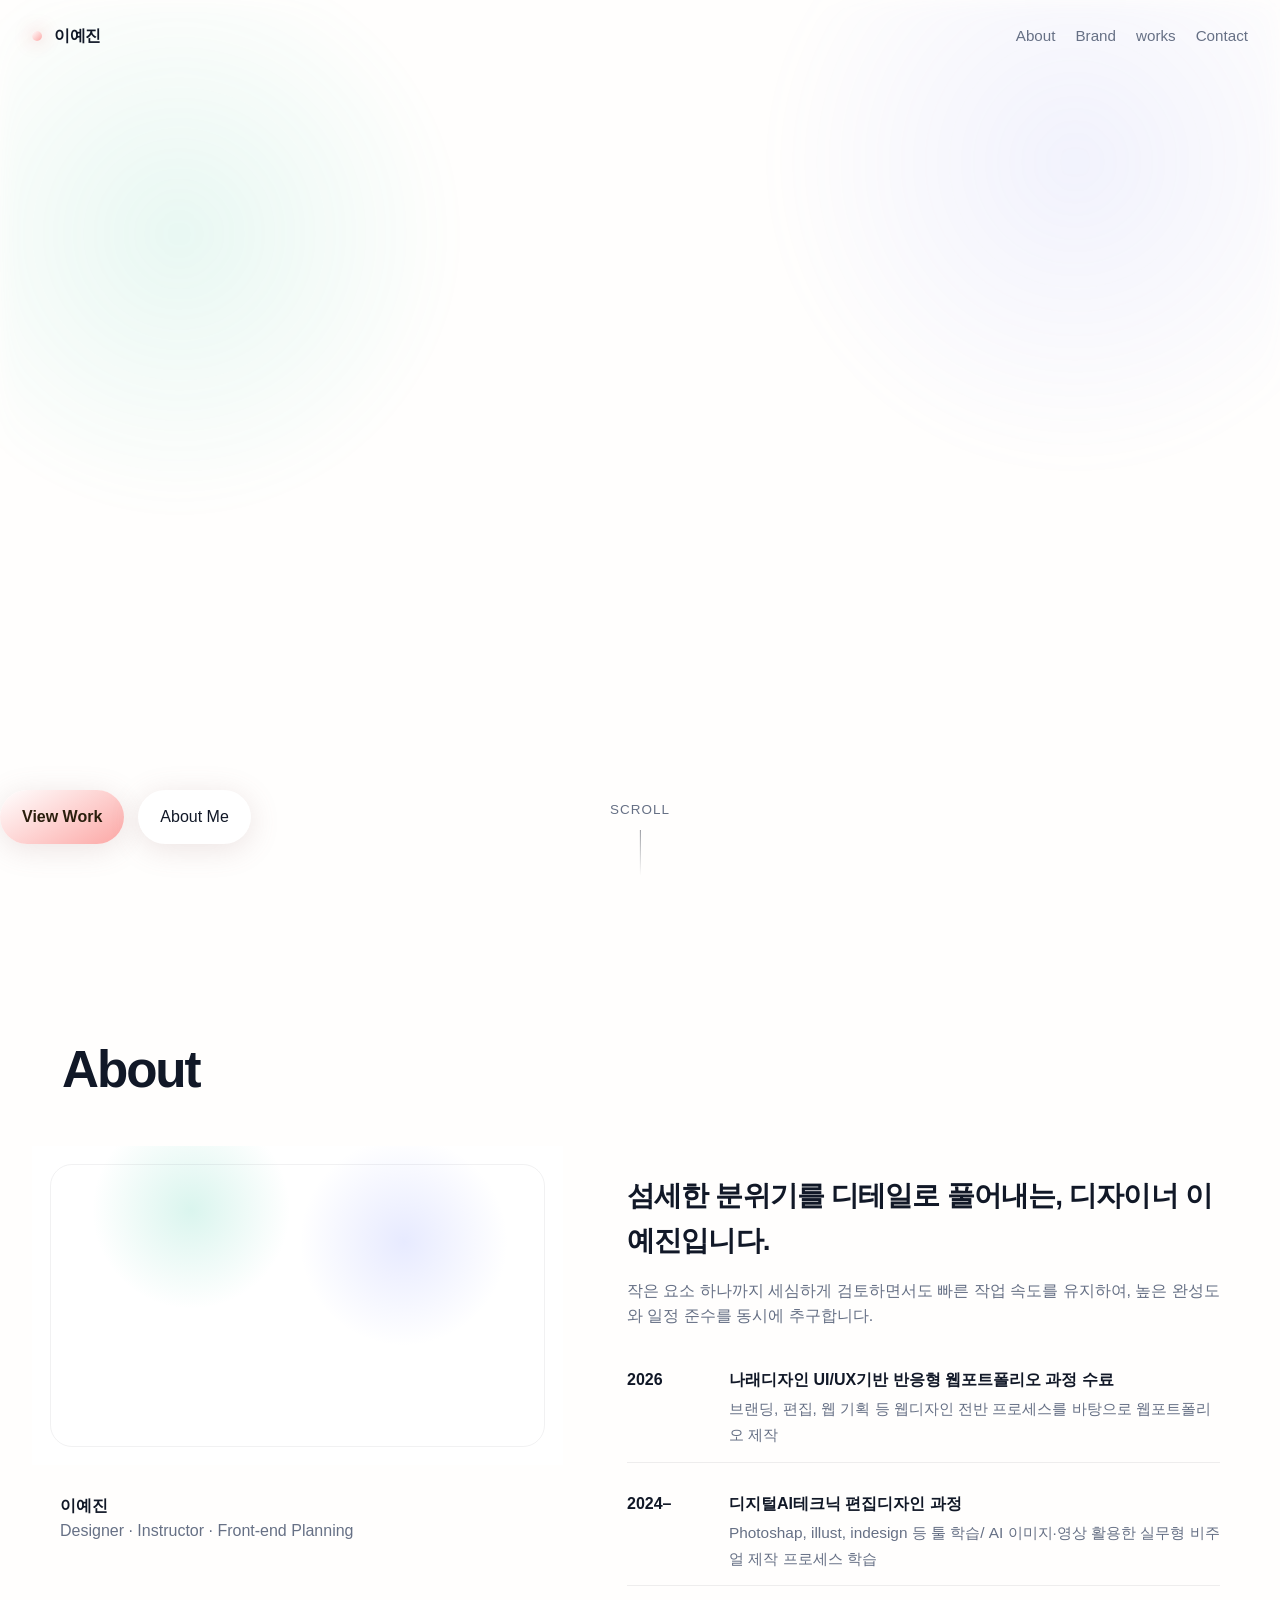
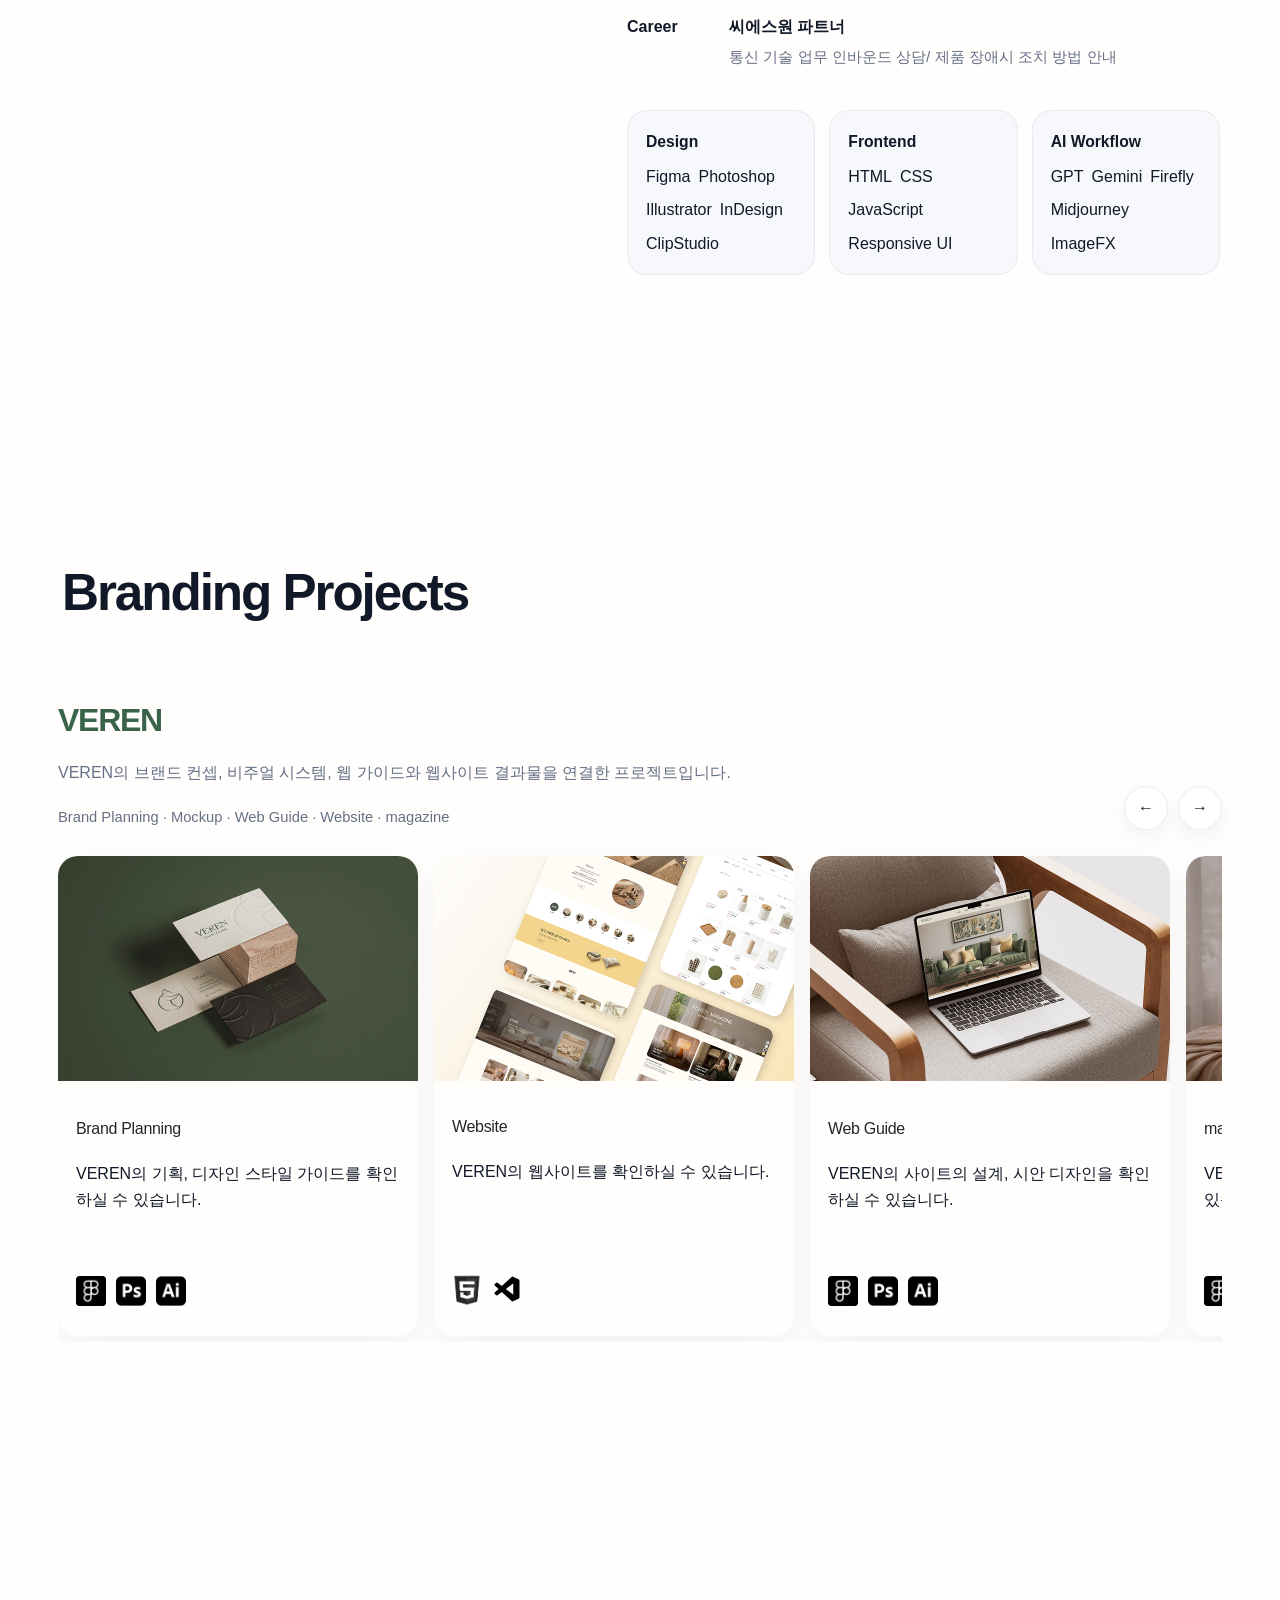
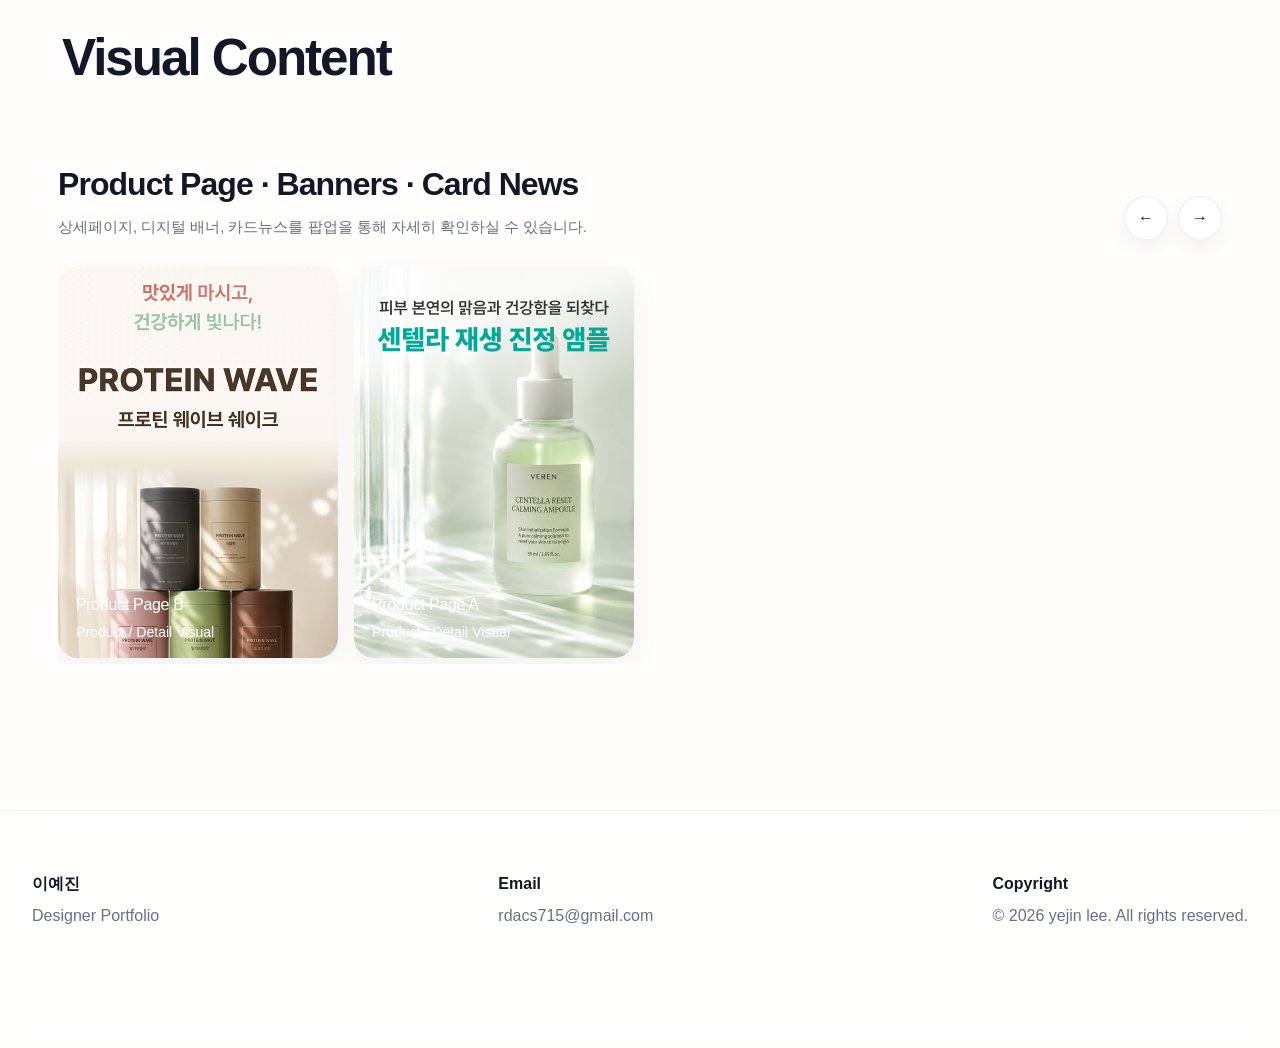
==== commit c95e0326: "Add files via upload" ====
--- a/index.html
+++ b/index.html
@@ -66,7 +66,7 @@
                 position: relative; overflow: hidden;">
               <div style="position:absolute; inset:18px; border:1px solid rgba(17,24,39,0.06); border-radius:22px;">
                 <video class="thumb-video" autoplay loop muted playsinline preload="metadata">
-                  <source src="assets/video/웹포폴 증명사진 영상.mp4" type="video/mp4" />
+                  <source src="assets/video/개인증명사진 캐릭터 영상.mp4" type="video/mp4" />
                 </video>
               </div>
               <div style="position:relative; z-index:1; text-align:center; color:#fff;">
--- a/assets/css/style.css
+++ b/assets/css/style.css
@@ -0,0 +1,1839 @@
+
+    :root {
+  --bg: #f7f8fb;
+  --bg-soft: #ffffff;
+  --surface: rgba(255, 255, 255, 0.82);
+  --surface-strong: rgba(255, 255, 255, 0.96);
+  --text: #111827;
+  --text-muted: #667085;
+  --line: rgba(17, 24, 39, 0.09);
+  --accent: #ffffff;
+  --accent-2: #fca7a5;
+  --shadow: 0 18px 50px rgba(15, 23, 42, 0.08);
+  --radius-lg: 28px;
+  --radius-md: 20px;
+  --radius-sm: 14px;
+  --container: min(1600px, calc(100% - 64px));
+  --transition: 320ms cubic-bezier(.2, .8, .2, 1);
+  --nav-h: 84px;
+}
+
+* {
+  box-sizing: border-box;
+}
+
+html {
+  scroll-behavior: auto;
+}
+
+body {
+  margin: 0;
+  font-family: -apple-system, BlinkMacSystemFont, "Segoe UI", Roboto, "Noto Sans KR", sans-serif;
+  background-color: #fffefd;
+  /* background:
+    radial-gradient(circle at top right, rgba(50, 199, 161, 0.09), transparent 24%),
+    radial-gradient(circle at 12% 10%, rgba(123, 140, 255, 0.08), transparent 18%),
+    linear-gradient(180deg, #ffffff 0%, #f7f8fb 44%, #ffffff 100%); */
+  color: var(--text);
+  line-height: 1.6;
+  overflow-x: hidden;
+}
+
+img,
+video {
+  display: block;
+  max-width: 100%;
+}
+
+a {
+  color: inherit;
+  text-decoration: none;
+}
+
+button {
+  font: inherit;
+}
+
+.container {
+  width: var(--container);
+  margin: 0 auto;
+}
+
+.section {
+  padding: 120px 0;
+  position: relative;
+  scroll-margin-top: calc(var(--nav-h) + 24px);
+}
+
+.eyebrow {
+  display: inline-flex;
+  align-items: center;
+  gap: 8px;
+  padding: 8px 14px;
+  border: 1px solid var(--line);
+  border-radius: 999px;
+  color: #111827;
+  font-size: 0.875rem;
+  letter-spacing: 0.02em;
+  background: rgba(255, 255, 255, 0.72);
+  /* background: #86ecd0; */
+  backdrop-filter: blur(10px);
+  box-shadow: 0 8px 20px rgba(15, 23, 42, 0.04);
+}
+
+.section-head {
+  display: flex;
+  justify-content: space-between;
+  align-items: end;
+  gap: 24px;
+  margin-bottom: 40px;
+}
+
+.section-head h2 {
+  margin: 14px 0 0;
+  font-size: clamp(2rem, 4vw, 3.5rem);
+  line-height: 1.4;
+  letter-spacing: -0.04em;
+  padding-left: 30px;
+}
+
+.section-head p {
+  max-width: 540px;
+  color: var(--text-muted);
+  margin: 0;
+}
+
+.site-header {
+  position: fixed;
+  inset: 0 0 auto 0;
+  z-index: 50;
+  padding: 18px 0;
+  transition:
+    background var(--transition),
+    border-color var(--transition),
+    backdrop-filter var(--transition),
+    box-shadow var(--transition);
+}
+
+.site-header.scrolled {
+  background: rgba(255, 255, 255, 0.78);
+  border-bottom: 1px solid rgba(17, 24, 39, 0.06);
+  backdrop-filter: blur(16px);
+  box-shadow: 0 10px 30px rgba(15, 23, 42, 0.05);
+}
+
+.nav {
+  width: var(--container);
+  max-width: 1600px;
+  margin: 0 auto;
+  display: flex;
+  align-items: center;
+  justify-content: space-between;
+  gap: 20px;
+}
+
+.brand {
+  font-weight: 700;
+  letter-spacing: -0.03em;
+  font-size: 1rem;
+  display: inline-flex;
+  align-items: center;
+  gap: 12px;
+}
+
+.brand::before {
+  content: "";
+  width: 10px;
+  height: 10px;
+  border-radius: 999px;
+  background: linear-gradient(135deg, var(--accent), var(--accent-2));
+  box-shadow: 0 0 18px rgba(199, 50, 50, 0.35);
+}
+
+.nav-links {
+  display: flex;
+  gap: 20px;
+  align-items: center;
+  color: var(--text-muted);
+  font-size: 0.95rem;
+}
+
+.nav-links a {
+  position: relative;
+  padding: 6px 0;
+  transition: color var(--transition), transform var(--transition);
+}
+
+.nav-links a::after {
+  content: "";
+  position: absolute;
+  left: 0;
+  bottom: 0;
+  width: 100%;
+  height: 1px;
+  background: linear-gradient(90deg, var(--accent), transparent);
+  transform: scaleX(0);
+  transform-origin: left;
+  transition: transform var(--transition);
+}
+
+.nav-links a:hover,
+.nav-links a:focus-visible {
+  color: var(--text);
+  transform: translateY(-1px);
+}
+
+.nav-links a:hover::after,
+.nav-links a:focus-visible::after {
+  transform: scaleX(1);
+}
+
+.hero {
+  min-height: 100svh;
+  display: grid;
+  align-items: end;
+  padding: 118px 0 56px;
+  position: relative;
+  overflow: clip;
+  isolation: isolate;
+}
+
+.hero::before {
+  content: "";
+  position: absolute;
+  inset: 0;
+  background:
+    radial-gradient(circle at 14% 26%, rgba(50, 199, 161, 0.11), transparent 22%),
+    radial-gradient(circle at 84% 18%, rgba(123, 140, 255, 0.10), transparent 24%);
+  filter: blur(10px);
+  pointer-events: none;
+  animation: heroGlow 10s ease-in-out infinite alternate;
+}
+
+.hero-video {
+  position: absolute;
+  inset: 0;
+  width: 100%;
+  height: 100%;
+  object-fit: cover;
+  /* opacity: 0.08; */
+  /* filter: saturate(1.02) contrast(1.02);
+      transform: scale(1.05);
+      animation: heroVideoFloat 16s ease-in-out infinite alternate;
+      background:
+        radial-gradient(circle at 20% 20%, rgba(50, 199, 161, 0.10), transparent 26%),
+        radial-gradient(circle at 78% 24%, rgba(123, 140, 255, 0.12), transparent 24%),
+        linear-gradient(135deg, #ffffff 0%, #f4f7fb 52%, #eef3fb 100%); */
+}
+
+/* .hero-overlay {
+      position: absolute;
+      inset: 0;
+      background:
+        linear-gradient(to bottom, rgba(255, 255, 255, 0.16), rgba(247, 248, 251, 0.92)),
+        linear-gradient(112deg, rgba(255, 255, 255, 0.88) 12%, rgba(255, 255, 255, 0.30) 50%, rgba(247, 248, 251, 0.86) 100%);
+    } */
+
+.hero-gridline {
+  position: absolute;
+  inset: 0;
+  background-image:
+    linear-gradient(rgba(17, 24, 39, 0.04) 1px, transparent 1px),
+    linear-gradient(90deg, rgba(17, 24, 39, 0.04) 1px, transparent 1px);
+  background-size: 72px 72px;
+  opacity: 0.35;
+  mask-image: linear-gradient(to bottom, rgba(0, 0, 0, 0.9), transparent 84%);
+  pointer-events: none;
+}
+
+.hero-inner {
+  position: relative;
+  z-index: 1;
+  width: min(1600px, calc(100% - 64px));
+  margin: 0 auto;
+  display: grid;
+  grid-template-columns: minmax(520px, 0.9fr) minmax(760px, 1.1fr);
+  gap: 56px;
+  align-items: center;
+  justify-content: center;
+}
+
+.hero-copy {
+  max-width: 680px;
+  width: 100%;
+  position: relative;
+  z-index: 2;
+  justify-self: stretch;
+  text-align: left;
+  padding-left: 0;
+}
+
+.hero-copy h1 {
+  margin: 16px 0 20px;
+  font-size: clamp(4.2rem, 7.2vw, 7.9rem);
+  line-height: 0.88;
+  letter-spacing: -0.085em;
+  max-width: 7.4ch;
+  text-wrap: balance;
+}
+
+.hero-line {
+  display: block;
+  overflow: hidden;
+}
+
+.hero-line>span {
+  display: inline-block;
+  line-height: 1.1em;
+  transform: translateY(112%);
+  opacity: 0;
+  animation: heroLineUp 900ms cubic-bezier(.2, .8, .2, 1) forwards;
+}
+
+.hero-line:nth-child(1)>span {
+  animation-delay: 120ms;
+}
+
+.hero-line:nth-child(2)>span {
+  animation-delay: 250ms;
+}
+
+.hero-line:nth-child(3)>span {
+  animation-delay: 380ms;
+}
+
+.hero-copy p {
+  max-width: 52ch;
+  color: var(--text-muted);
+  font-size: clamp(1rem, 1.45vw, 1.14rem);
+  margin: 0 0 32px;
+  opacity: 0;
+  transform: translateY(18px);
+  animation: heroFadeUp 900ms cubic-bezier(.2, .8, .2, 1) 620ms forwards;
+}
+
+.hero-actions {
+  display: flex;
+  gap: 14px;
+  flex-wrap: wrap;
+  opacity: 0;
+  transform: translateY(18px);
+  animation: heroFadeUp 900ms cubic-bezier(.2, .8, .2, 1) 760ms forwards;
+}
+
+.btn {
+  appearance: none;
+  border: 0;
+  border-radius: 999px;
+  padding: 14px 22px;
+  cursor: pointer;
+  transition: transform var(--transition), opacity var(--transition), background var(--transition), border-color var(--transition), box-shadow var(--transition);
+}
+
+.btn:hover {
+  transform: translateY(-2px);
+}
+
+.btn-primary {
+  background: linear-gradient(150deg, var(--accent), #fca7a5);
+  color: #2a1e0d;
+  font-weight: 700;
+  box-shadow: 0 5px 30px rgba(150, 103, 103, 0.18);
+}
+
+.btn-primary:hover {
+  box-shadow: 0 20px 34px rgba(111, 32, 32, 0.18);
+}
+
+.btn-secondary {
+  background: rgba(255, 255, 255, 1);
+  color: var(--text);
+  /* border: 1px solid rgba(17, 24, 39, 0.08); */
+  box-shadow: 0 5px 30px rgba(150, 103, 103, 0.18);
+  backdrop-filter: blur(12px);
+}
+
+.hero-visual {
+  position: relative;
+  min-height: 720px;
+  width: 100%;
+  display: grid;
+  align-items: center;
+  justify-self: stretch;
+  opacity: 0;
+  transform: translateY(22px) scale(0.985);
+  animation: heroFadeUpScale 1100ms cubic-bezier(.2, .8, .2, 1) 380ms forwards;
+}
+
+.hero-frame {
+  position: relative;
+  min-height: 720px;
+  width: 100%;
+  border-radius: 38px;
+  border: 1px solid rgba(17, 24, 39, 0.07);
+  background:
+    linear-gradient(160deg, rgba(255, 255, 255, 0.88), rgba(255, 255, 255, 0.62)),
+    rgba(255, 255, 255, 0.88);
+  overflow: hidden;
+  box-shadow: 0 26px 80px rgba(15, 23, 42, 0.09);
+  backdrop-filter: blur(20px);
+}
+
+.hero-frame::before {
+  content: "";
+  position: absolute;
+  inset: 0;
+  background:
+    linear-gradient(135deg, rgba(50, 199, 161, 0.08), transparent 34%),
+    linear-gradient(220deg, rgba(123, 140, 255, 0.08), transparent 28%);
+  pointer-events: none;
+}
+
+.hero-frame::after {
+  content: "";
+  position: absolute;
+  inset: 18px;
+  border-radius: 26px;
+  border: 1px solid rgba(17, 24, 39, 0.05);
+  pointer-events: none;
+}
+
+.hero-stack {
+  position: absolute;
+  inset: 0;
+  padding: 30px;
+  display: grid;
+  grid-template-columns: minmax(0, 1.08fr) minmax(280px, 0.82fr);
+  grid-template-rows: minmax(0, 1.12fr) minmax(0, 0.88fr);
+  gap: 18px;
+}
+
+.hero-panel {
+  position: relative;
+  border-radius: 26px;
+  overflow: hidden;
+  border: 1px solid rgba(17, 24, 39, 0.06);
+  background:
+    radial-gradient(circle at 20% 20%, rgba(50, 199, 161, 0.12), transparent 26%),
+    radial-gradient(circle at 78% 24%, rgba(123, 140, 255, 0.14), transparent 24%),
+    linear-gradient(135deg, #ffffff 0%, #f3f6fb 52%, #eef2f8 100%);
+  box-shadow: 0 18px 40px rgba(15, 23, 42, 0.08);
+  transition: transform 600ms cubic-bezier(.2, .8, .2, 1), border-color var(--transition), box-shadow var(--transition);
+  transform-origin: center;
+}
+
+.hero-panel:hover {
+  transform: translateY(-6px) scale(1.01);
+  border-color: rgba(50, 199, 161, 0.16);
+  box-shadow: 0 24px 50px rgba(15, 23, 42, 0.12);
+}
+
+.hero-panel--primary {
+  grid-column: 1;
+  grid-row: 1 / span 2;
+  min-height: 0;
+  animation: panelFloatA 10s ease-in-out infinite;
+}
+
+.hero-panel--secondary,
+.hero-panel--tertiary {
+  min-height: 0;
+  min-width: 0;
+}
+
+.hero-panel--secondary {
+  animation: panelFloatB 8.5s ease-in-out infinite;
+}
+
+.hero-panel--tertiary {
+  animation: panelFloatC 9.5s ease-in-out infinite;
+}
+
+.hero-panel video,
+.hero-panel img {
+  width: 100%;
+  height: 100%;
+  object-fit: cover;
+  transform: scale(1.02);
+  background:
+    radial-gradient(circle at 20% 20%, rgba(50, 199, 161, 0.16), transparent 26%),
+    radial-gradient(circle at 78% 24%, rgba(123, 140, 255, 0.18), transparent 24%),
+    linear-gradient(135deg, #ffffff 0%, #f3f6fb 52%, #eef2f8 100%);
+}
+
+/* .hero-panel::after {
+  content: "";
+  position: absolute;
+  inset: auto 0 0 0;
+  height: 52%;
+  background: linear-gradient(to top, rgba(255, 255, 255, 0.94), transparent);
+  pointer-events: none;
+} */
+
+.hero-panel-label {
+  position: absolute;
+  left: 18px;
+  right: 18px;
+  bottom: 18px;
+  z-index: 1;
+  display: grid;
+  gap: 4px;
+}
+
+.hero-panel-label strong {
+  font-size: 1.1rem;
+  letter-spacing: -0.03em;
+}
+
+.hero-panel-label span {
+  color: var(--text-muted);
+  font-size: 0.88rem;
+}
+
+.scroll-indicator {
+  position: absolute;
+  bottom: 24px;
+  left: 50%;
+  transform: translateX(-50%);
+  color: var(--text-muted);
+  font-size: 0.84rem;
+  display: flex;
+  flex-direction: column;
+  gap: 10px;
+  align-items: center;
+  z-index: 1;
+  letter-spacing: 0.08em;
+  text-transform: uppercase;
+}
+
+.scroll-indicator::after {
+  content: "";
+  width: 1px;
+  height: 46px;
+  background: linear-gradient(to bottom, rgba(17, 24, 39, 0.45), transparent);
+  animation: flow 1.8s infinite;
+}
+
+.about-grid {
+  display: grid;
+  grid-template-columns: 0.9fr 1.1fr;
+  gap: 36px;
+  align-items: start;
+}
+
+.card {
+  /* background: linear-gradient(180deg, rgba(255, 255, 255, 0.92), rgba(255, 255, 255, 0.80)); */
+  /* border: 1px solid rgba(17, 24, 39, 0.06); */
+  /* border-radius: var(--radius-lg); */
+  /* box-shadow: var(--shadow); */
+  overflow: hidden;
+  /* backdrop-filter: blur(18px); */
+}
+
+.profile-card {
+  position: sticky;
+  top: 104px;
+}
+
+.profile-media {
+  aspect-ratio: 5 / 3;
+  background: linear-gradient(145deg, rgba(50, 199, 161, 0.12), rgba(123, 140, 255, 0.12));
+  display: grid;
+  place-items: center;
+  color: var(--text-muted);
+  font-size: 0.95rem;
+}
+.about{
+  overflow: hidden;
+}
+.profile-body,
+.about-body {
+  padding: 28px;
+}
+
+.about-body h3 {
+  margin: 0 0 14px;
+  font-size: 1.75rem;
+  letter-spacing: -0.03em;
+}
+
+.about-body p {
+  color: var(--text-muted);
+  margin: 0 0 24px;
+}
+
+.timeline {
+  display: grid;
+  gap: 14px;
+  margin-bottom: 26px;
+}
+
+.timeline-item {
+  display: grid;
+  grid-template-columns: 84px 1fr;
+  gap: 18px;
+  padding: 14px 0;
+  border-bottom: 1px solid rgba(17, 24, 39, 0.07);
+}
+
+.timeline-item:last-child {
+  border-bottom: 0;
+}
+
+.timeline-year {
+  
+  font-weight: 700;
+}
+
+.timeline-role strong {
+  display: block;
+  margin-bottom: 4px;
+}
+
+.timeline-role span {
+  color: var(--text-muted);
+  font-size: 0.96rem;
+}
+
+.skills {
+  display: grid;
+  grid-template-columns: repeat(3, minmax(0, 1fr));
+  gap: 14px;
+}
+
+.skill-group {
+  padding: 18px;
+  border-radius: var(--radius-md);
+  background: rgba(247, 248, 251, 0.9);
+  border: 1px solid rgba(17, 24, 39, 0.06);
+}
+
+.skill-group h4 {
+  margin: 0 0 10px;
+  font-size: 0.98rem;
+}
+
+.skill-tags {
+  display: flex;
+  flex-wrap: wrap;
+  gap: 8px;
+}
+
+.tag a {
+  display: block;
+  padding: 8px 10px;
+  border-radius: 999px;
+  background: rgba(255, 255, 255, 0.85);
+  border: 1px solid rgba(17, 24, 39, 0.06);
+  color: var(--text-muted);
+  font-size: 0.85rem;
+}
+
+.tag a:hover {
+  background: var(--accent);
+  color: #fff;
+}
+
+.slider-controls {
+  display: flex;
+  gap: 10px;
+}
+
+.slider-btn {
+  width: 44px;
+  height: 44px;
+  border-radius: 999px;
+  border: 1px solid rgba(17, 24, 39, 0.08);
+  background: rgba(255, 255, 255, 0.88);
+  color: var(--text);
+  cursor: pointer;
+  transition: transform var(--transition), background var(--transition), border-color var(--transition), box-shadow var(--transition);
+  box-shadow: 0 8px 20px rgba(15, 23, 42, 0.05);
+}
+
+.slider-btn:hover {
+  transform: translateY(-2px);
+  background: #ffffff;
+  border-color: rgba(50, 199, 161, 0.22);
+  box-shadow: 0 12px 24px rgba(15, 23, 42, 0.08);
+}
+
+.brand-stack {
+  display: grid;
+  gap: 100px;
+}
+
+.brand-row {
+  padding: 26px;
+  /* display: grid; */
+  grid-template-columns: minmax(250px, 0.34fr) minmax(0, 1fr);
+  gap: 24px;
+  align-items: center;
+}
+
+.brand-info {
+  display: grid;
+  gap: 14px;
+  align-content: center;
+}
+
+.brand-info h3 {
+  margin: 0;
+  font-size: 2rem;
+  letter-spacing: -0.04em;
+}
+/* 브랜드별 색상 start */
+/* 이 부분을 지우면 포트폴리오 메인 컬러를 사용하실 수 있습니다. */
+.brand1_color h3 {
+  color: #3a644a;
+}
+
+.brand1_color .tag a {
+  background-color: #c4b02a;
+  color: #fff;
+}
+
+.brand1_color .tag a:hover {
+  background-color: #a24b1c;
+  color: #fff;
+}
+
+.brand1_color .point-color a {
+  background-color: #a24b1c;
+  color: #fff;
+}
+
+.brand1_color .point-color a:hover {
+  background-color: #c4b02a;
+  color: #fff;
+}
+
+.brand2_color h3 {
+  color: #f28c82;
+  font-weight: 700;
+}
+
+.brand2_color .tag a {
+  background-color: orangered;
+  color: #fff;
+}
+
+.brand2_color .tag a:hover {
+  background-color: orange;
+  color: #fff;
+}
+
+.brand2_color .point-color a {
+  background-color: orange;
+  color: #fff;
+}
+
+.brand2_color .point-color a:hover {
+  background-color: orangered;
+  color: #fff;
+}
+
+/* 브랜드별 색상 end */
+
+.brand-info p {
+  margin: 0;
+  color: var(--text-muted);
+}
+
+.brand-meta {
+  display: flex;
+  flex-wrap: wrap;
+  gap: 8px;
+}
+
+.brand-slider-head,
+.work-row-head {
+  display: flex;
+  justify-content: space-between;
+  align-items: end;
+  gap: 16px;
+  margin-bottom: 16px;
+}
+
+.brand-slider-title,
+.work-row-head p {
+  font-size: 0.92rem;
+  color: var(--text-muted);
+  margin: 0;
+}
+
+.brand-track,
+.thumb-track {
+  display: flex;
+  gap: 16px;
+  overflow-x: auto;
+  overflow-y: hidden;
+  scroll-snap-type: x mandatory;
+  scroll-behavior: smooth;
+  scrollbar-width: none;
+  -ms-overflow-style: none;
+  padding-top: 10px;
+  padding-bottom: 6px;
+  -webkit-overflow-scrolling: touch;
+  /* cursor: grab; */
+  user-select: none;
+  -webkit-user-select: none;
+  touch-action: pan-y;
+}
+
+.brand-track.dragging,
+.thumb-track.dragging {
+  cursor: grabbing;
+  scroll-behavior: auto;
+  scroll-snap-type: none;
+}
+
+.brand-track.dragging .thumb-card,
+.thumb-track.dragging .thumb-card {
+  transform: none !important;
+}
+
+.brand-track::-webkit-scrollbar,
+.thumb-track::-webkit-scrollbar {
+  display: none;
+}
+
+.brand-track>*,
+.thumb-track>* {
+  flex: 0 0 auto;
+  scroll-snap-align: start;
+}
+
+.brand-track>.brand-thumb {
+  width: min(360px, 32vw);
+}
+
+.thumb-track>.thumb-card {
+  width: min(280px, 24vw);
+}
+
+.thumb-card {
+  position: relative;
+  border-radius: var(--radius-md);
+  overflow: hidden;
+  /* background: linear-gradient(135deg, rgba(50,199,161,0.10), rgba(123,140,255,0.11)); */
+  /* border: 1px solid rgba(17,24,39,0.06); */
+  transition: transform var(--transition), border-color var(--transition), box-shadow var(--transition);
+  box-shadow: 0 10px 30px rgba(15, 23, 42, 0.05);
+  user-select: none;
+  -webkit-user-select: none;
+  -webkit-user-drag: none;
+}
+
+.ad-thumb,
+.poster-thumb,
+.cardnews-thumb {
+  cursor: pointer;
+}
+
+.poster-thumb {
+  aspect-ratio: 5 / 7;
+}
+
+.ad-thumb {
+  aspect-ratio: 3 / 2;
+}
+
+.reels-thumb {
+  aspect-ratio: 9 / 16;
+}
+
+.cardnews-thumb {
+  aspect-ratio: 4 / 5;
+}
+
+.brand-track .thumb-card {
+  cursor: default;
+}
+
+.brand-thumb {
+  aspect-ratio: 3 / 4;
+}
+
+.thumb-card:hover {
+  transform: translateY(-4px) scale(1.0);
+  border-color: rgba(50, 199, 161, 0.24);
+  box-shadow: 0 18px 36px rgba(15, 23, 42, 0.10);
+}
+
+.thumb-card * {
+  user-select: none;
+  -webkit-user-select: none;
+  -webkit-user-drag: none;
+}
+
+/*.thumb-video,
+ .thumb-image, 
+.thumb-overlay, 
+ .thumb-card video, 
+.thumb-card img {
+  pointer-events: none;
+} */
+
+.thumb-video,
+.thumb-image {
+  position: absolute;
+  inset: 0;
+  /* width: 100%; */
+  height: 100%;
+  object-fit: cover;
+  transition: transform 700ms cubic-bezier(.2, .8, .2, 1), filter 700ms cubic-bezier(.2, .8, .2, 1);
+  /* background:
+        radial-gradient(circle at 20% 20%, rgba(50, 199, 161, 0.18), transparent 26%),
+        radial-gradient(circle at 78% 24%, rgba(123, 140, 255, 0.18), transparent 24%),
+        linear-gradient(135deg, #ffffff 0%, #f3f6fb 52%, #eef2f8 100%); */
+}
+
+.thumb-card:hover .thumb-video,
+.thumb-card:hover .thumb-image {
+  transform: scale(1.06);
+  filter: saturate(1.03) contrast(1.03);
+}
+
+.thumb-card::after {
+  content: "";
+  position: absolute;
+  inset: auto 0 0 0;
+  height: 56%;
+  /* background: linear-gradient(to top, rgba(0, 0, 0, 0.4), transparent); */
+  /* background: linear-gradient(to top, rgba(255, 255, 255, 0.92), transparent); */
+  pointer-events: none;
+}
+
+/* .thumb-card::before {
+      content: "Preview";
+      position: absolute;
+      top: 16px;
+      left: 16px;
+      z-index: 1;
+      padding: 7px 10px;
+      border-radius: 999px;
+      font-size: 0.78rem;
+      letter-spacing: 0.04em;
+      color: var(--text-muted);
+      background: rgba(255, 255, 255, 0.78);
+      border: 1px solid rgba(17, 24, 39, 0.06);
+      backdrop-filter: blur(8px);
+      pointer-events: none;
+    } */
+
+/* .brand-track .thumb-card::before {
+      content: "Slide";
+    } */
+
+.thumb-overlay {
+  position: absolute;
+  inset: auto 0 0 0;
+  padding: 18px;
+  display: grid;
+  gap: 4px;
+  z-index: 1;
+  transform: translateY(4px);
+  transition: transform var(--transition);
+}
+
+.thumb-card:hover .thumb-overlay {
+  transform: translateY(0);
+}
+
+.thumb-overlay strong {
+  font-size: 1rem;
+  letter-spacing: -0.02em;
+  color: #252525;
+  font-weight: 500;
+}
+
+.thumb-overlay span {
+  /* color: var(--text-muted); */
+  color: #252525;
+  font-size: 0.88rem;
+}
+.works-stack .thumb-overlay strong,
+.thumb-overlay span{
+  color: #ffffff;
+}
+
+/* video play */
+.reels-thumb {
+  position: relative;
+  overflow: hidden;
+}
+
+.thumb-video {
+  display: block;
+  width: 100%;
+  /* height: 100%;
+  object-fit: cover; */
+}
+
+.thumb-play-button {
+  position: absolute;
+  top: 50%;
+  left: 50%;
+  z-index: 3;
+  width: 72px;
+  height: 72px;
+  border-radius: 50%;
+  transform: translate(-50%, -50%);
+  background: rgba(255, 255, 255, 0.2);
+  backdrop-filter: blur(8px);
+  -webkit-backdrop-filter: blur(8px);
+  border: 1px solid rgba(255, 255, 255, 0.35);
+  display: flex;
+  align-items: center;
+  justify-content: center;
+  pointer-events: none;
+  opacity: 1;
+  transition: opacity 0.25s ease, transform 0.25s ease;
+}
+
+.thumb-play-icon {
+  display: block;
+  width: 30px;
+  height: 30px;
+  margin-left: 4px;
+  border-top: 15px solid transparent;
+  border-bottom: 15px solid transparent;
+  border-left: 30px solid #ffffff;
+}
+
+.reels-thumb:hover .thumb-play-button,
+.reels-thumb.is-playing .thumb-play-button {
+  opacity: 0;
+  transform: translate(-50%, -50%) scale(0.9);
+}
+
+.thumb-overlay {
+  position: absolute;
+  left: 0;
+  right: 0;
+  bottom: 0;
+  z-index: 2;
+}
+/* skill icon */
+.skills-icon{
+      display: grid;
+    grid-auto-flow: column;
+    justify-content: start;
+    gap: 10px;
+}
+.skills-icon img{
+  width: 30px;
+}
+.thumb-explanation{
+  height: 52px;
+}
+
+
+.works-stack {
+  display: grid;
+  gap: 120px;
+}
+
+.work-row {
+  padding: 26px;
+}
+
+.work-row-head h3 {
+  margin: 0 0 6px;
+  font-size: 2rem;
+  letter-spacing: -0.03em;
+}
+
+.site-footer {
+    padding: 60px 0 120px;
+  border-top: 1px solid rgba(17, 24, 39, 0.06);
+  color: var(--text-muted);
+  background: rgba(255, 255, 255, 0.65);
+  backdrop-filter: blur(14px);
+}
+
+.footer-grid {
+  width: var(--container);
+  margin: 0 auto;
+  display: flex;
+  justify-content: space-between;
+  gap: 20px;
+  flex-wrap: wrap;
+}
+
+.footer-grid strong {
+  color: var(--text);
+  display: block;
+  margin-bottom: 6px;
+}
+
+.reveal {
+  opacity: 0;
+  transform: translateY(42px);
+  transition: opacity 900ms cubic-bezier(.2, .8, .2, 1), transform 900ms cubic-bezier(.2, .8, .2, 1);
+  will-change: opacity, transform;
+}
+
+.reveal.reveal-left {
+  transform: translateX(-40px);
+}
+
+.reveal.reveal-right {
+  transform: translateX(40px);
+}
+
+.reveal.reveal-scale {
+  transform: translateY(26px) scale(.96);
+}
+
+.reveal.is-visible {
+  opacity: 1;
+  transform: translate(0, 0) scale(1);
+}
+
+.modal {
+  position: fixed;
+  inset: 0;
+  display: grid;
+  place-items: center;
+  padding: 20px;
+  background: rgba(255, 255, 255, 0.72);
+  backdrop-filter: blur(14px);
+  z-index: 100;
+  opacity: 0;
+  visibility: hidden;
+  pointer-events: none;
+  transition: opacity var(--transition), visibility var(--transition);
+}
+
+.modal.is-open {
+  opacity: 1;
+  visibility: visible;
+  pointer-events: auto;
+}
+
+.modal-dialog {
+  width: min(1080px, 100%);
+  max-height: min(88vh, 920px);
+  overflow: auto;
+  border-radius: 28px;
+  background: #ffffff;
+  border: 1px solid rgba(17, 24, 39, 0.06);
+  box-shadow: 0 24px 80px rgba(15, 23, 42, 0.12);
+  position: relative;
+}
+
+.modal-close {
+  position: sticky;
+  top: 18px;
+  /* margin-left: auto;
+      margin-right: 18px;
+      margin-top: 18px; */
+  margin: 18px;
+  z-index: 1;
+  width: 44px;
+  height: 44px;
+  border-radius: 999px;
+  border: 1px solid rgba(17, 24, 39, 0.08);
+  background: rgba(255, 255, 255, 0.9);
+  color: var(--text);
+  cursor: pointer;
+}
+
+.modal-content {
+  padding: 0 28px 28px;
+  display: grid;
+  grid-template-columns: 1.15fr 0.85fr;
+  gap: 24px;
+}
+
+.modal-gallery {
+  display: grid;
+  gap: 14px;
+}
+
+.modal-hero-media {
+  aspect-ratio: var(--modal-media-ratio, 5 / 3);
+  border-radius: 22px;
+  overflow: hidden;
+  background:
+    radial-gradient(circle at 24% 24%, rgba(50, 199, 161, 0.16), transparent 24%),
+    radial-gradient(circle at 76% 30%, rgba(123, 140, 255, 0.18), transparent 22%),
+    linear-gradient(135deg, #ffffff 0%, #f3f6fb 52%, #eef2f8 100%);
+  display: grid;
+  place-items: center;
+  color: var(--text-muted);
+  border: 1px solid rgba(17, 24, 39, 0.06);
+}
+
+.modal-hero-wrap {
+  position: relative;
+}
+
+.modal-hero-media img,
+.modal-hero-media video {
+  width: 100%;
+  height: 100%;
+  object-fit: cover;
+  display: block;
+}
+
+
+
+/* ===== Modal gallery variants: poster / banner / cardnews ===== */
+.modal-dialog.modal-type-poster {
+  width: min(980px, 100%);
+}
+
+.modal-dialog.modal-type-poster .modal-content {
+  grid-template-columns: minmax(360px, 0.82fr) minmax(320px, 0.68fr);
+  align-items: start;
+}
+
+.modal-dialog.modal-type-poster .modal-gallery {
+  gap: 0;
+}
+
+.modal-dialog.modal-type-poster {
+  --modal-media-ratio: 3 / 4;
+}
+
+.modal-dialog.modal-type-poster .modal-hero-media {
+  max-height: min(74vh, 860px);
+}
+
+.modal-dialog.modal-type-banner {
+  width: min(1220px, 100%);
+}
+
+.modal-dialog.modal-type-banner .modal-content {
+  grid-template-columns: minmax(0, 1.2fr) minmax(300px, 0.8fr);
+  align-items: start;
+}
+
+.modal-dialog.modal-type-banner {
+  --modal-media-ratio: 16 / 9;
+}
+
+.modal-dialog.modal-type-banner .modal-hero-media {
+  max-height: min(70vh, 720px);
+}
+
+.modal-dialog.modal-type-cardnews {
+  --modal-media-ratio: 1 / 1;
+}
+
+.modal-dialog.modal-type-reels {
+  width: min(1100px, 100%);
+}
+
+.modal-dialog.modal-type-reels .modal-content {
+  grid-template-columns: minmax(0, 0.95fr) minmax(320px, 0.75fr);
+  align-items: start;
+}
+
+.modal-dialog.modal-type-reels .modal-gallery {
+  gap: 0;
+}
+
+.modal-dialog.modal-type-reels .modal-hero-media {
+  aspect-ratio: 9 / 16;
+  max-height: min(76vh, 860px);
+}
+
+.modal-dialog.modal-type-default .modal-hero-media {
+  aspect-ratio: var(--modal-media-ratio, 5 / 3);
+}
+
+.modal-nav {
+  position: absolute;
+  top: 50%;
+  transform: translateY(-50%);
+  z-index: 2;
+  width: 48px;
+  height: 48px;
+  border-radius: 999px;
+  border: 1px solid rgba(17, 24, 39, 0.08);
+  background: rgba(255, 255, 255, 0.88);
+  backdrop-filter: blur(10px);
+  color: var(--text);
+  cursor: pointer;
+  box-shadow: 0 12px 24px rgba(15, 23, 42, 0.08);
+  transition: transform var(--transition), box-shadow var(--transition), border-color var(--transition), opacity var(--transition);
+}
+
+.modal-nav:hover {
+  transform: translateY(-50%) scale(1.04);
+  border-color: rgba(50, 199, 161, 0.22);
+  box-shadow: 0 18px 30px rgba(15, 23, 42, 0.12);
+}
+
+.modal-nav:disabled {
+  opacity: 0.45;
+  cursor: default;
+  box-shadow: none;
+}
+
+.modal-nav:disabled:hover {
+  transform: translateY(-50%);
+  border-color: rgba(17, 24, 39, 0.08);
+}
+
+.modal-nav-prev {
+  left: 16px;
+}
+
+.modal-nav-next {
+  right: 16px;
+}
+
+.modal-page-indicator {
+  position: absolute;
+  left: 50%;
+  bottom: 16px;
+  transform: translateX(-50%);
+  z-index: 2;
+  min-width: 82px;
+  padding: 8px 14px;
+  border-radius: 999px;
+  border: 1px solid rgba(17, 24, 39, 0.06);
+  background: rgba(255, 255, 255, 0.84);
+  backdrop-filter: blur(10px);
+  color: var(--text);
+  font-size: 0.9rem;
+  text-align: center;
+  box-shadow: 0 10px 24px rgba(15, 23, 42, 0.08);
+}
+
+.modal-thumbs {
+  display: grid;
+  grid-template-columns: repeat(4, minmax(0, 1fr));
+  gap: 12px;
+}
+
+.modal-thumb {
+  appearance: none;
+  width: 100%;
+  aspect-ratio: 1 / 1;
+  padding: 0;
+  border-radius: 16px;
+  overflow: hidden;
+  background: rgba(247, 248, 251, 0.92);
+  border: 1px solid rgba(17, 24, 39, 0.06);
+  display: grid;
+  place-items: center;
+  color: var(--text-muted);
+  font-size: 0.88rem;
+  cursor: pointer;
+  transition: transform var(--transition), border-color var(--transition), box-shadow var(--transition);
+}
+
+.modal-thumb:hover,
+.modal-thumb.is-active {
+  transform: translateY(-2px);
+  border-color: rgba(50, 199, 161, 0.28);
+  box-shadow: 0 14px 26px rgba(15, 23, 42, 0.08);
+}
+
+.modal-thumb img,
+.modal-thumb video {
+  width: 100%;
+  height: 100%;
+  object-fit: cover;
+  display: block;
+}
+
+.modal-thumb-label {
+  padding: 12px;
+  text-align: center;
+}
+
+.modal-body h3 {
+  margin: 6px 0 8px;
+  font-size: clamp(1.6rem, 3vw, 2.4rem);
+  line-height: 1.06;
+  letter-spacing: -0.04em;
+}
+
+.modal-body p {
+  color: var(--text-muted);
+  margin: 0 0 18px;
+}
+
+.modal-info {
+  display: grid;
+  gap: 12px;
+  margin: 20px 0 24px;
+}
+
+.modal-info .info-box {
+  padding: 16px;
+  border-radius: 18px;
+  background: rgba(247, 248, 251, 0.95);
+  border: 1px solid rgba(17, 24, 39, 0.06);
+}
+
+.modal-info strong {
+  display: block;
+  margin-bottom: 6px;
+  font-size: 0.95rem;
+}
+
+.modal-video {
+  aspect-ratio: 16 / 9;
+  overflow: hidden;
+  border-radius: 20px;
+  background: linear-gradient(135deg, #ffffff 0%, #f3f6fb 52%, #eef2f8 100%);
+  border: 1px solid rgba(17, 24, 39, 0.06);
+  display: grid;
+  place-items: center;
+  color: var(--text-muted);
+  margin-bottom: 20px;
+}
+
+.modal-link {
+  display: inline-flex;
+  align-items: center;
+  justify-content: center;
+  gap: 8px;
+  padding: 14px 18px;
+  border-radius: 999px;
+  background: rgba(50, 199, 161, 0.10);
+  border: 1px solid rgba(50, 199, 161, 0.22);
+  color: var(--text);
+}
+
+body.modal-open {
+  overflow: hidden;
+}
+
+.modal-hero-media.is-swipe-ready {
+  touch-action: pan-y;
+}
+
+@keyframes flow {
+  0% {
+    transform: scaleY(0.25);
+    transform-origin: top;
+    opacity: 0.4;
+  }
+
+  50% {
+    transform: scaleY(1);
+    transform-origin: top;
+    opacity: 1;
+  }
+
+  100% {
+    transform: scaleY(0.25);
+    transform-origin: bottom;
+    opacity: 0.4;
+  }
+}
+
+@keyframes heroGlow {
+  from {
+    transform: translate3d(0, 0, 0) scale(1);
+  }
+
+  to {
+    transform: translate3d(18px, -16px, 0) scale(1.08);
+  }
+}
+
+@keyframes heroVideoFloat {
+  from {
+    transform: scale(1.05) translate3d(0, 0, 0);
+  }
+
+  to {
+    transform: scale(1.08) translate3d(-10px, -6px, 0);
+  }
+}
+
+@keyframes heroLineUp {
+  to {
+    transform: translateY(0);
+    opacity: 1;
+  }
+}
+
+@keyframes heroFadeUp {
+  to {
+    opacity: 1;
+    transform: translateY(0);
+  }
+}
+
+@keyframes heroFadeUpScale {
+  to {
+    opacity: 1;
+    transform: translateY(0) scale(1);
+  }
+}
+
+@keyframes panelFloatA {
+
+  0%,
+  100% {
+    transform: translateY(0);
+  }
+
+  50% {
+    transform: translateY(-8px);
+  }
+}
+
+@keyframes panelFloatB {
+
+  0%,
+  100% {
+    transform: translateY(0);
+  }
+
+  50% {
+    transform: translateY(6px);
+  }
+}
+
+@keyframes panelFloatC {
+
+  0%,
+  100% {
+    transform: translateY(0);
+  }
+
+  50% {
+    transform: translateY(-5px);
+  }
+}
+
+/* ===== Editable modal system ===== */
+.modal-body {
+  display: grid;
+  gap: 18px;
+  align-content: start;
+}
+
+.modal-dynamic-body {
+  display: grid;
+  gap: 18px;
+}
+
+.modal-type-badge {
+  display: inline-flex;
+  align-items: center;
+  gap: 8px;
+  width: fit-content;
+  padding: 8px 14px;
+  border-radius: 999px;
+  border: 1px solid rgba(17, 24, 39, 0.08);
+  background: rgba(247, 248, 251, 0.9);
+  color: var(--text-muted);
+  font-size: 0.84rem;
+  letter-spacing: 0.03em;
+}
+
+.modal-summary-card {
+  padding: 18px;
+  border-radius: 20px;
+  background: linear-gradient(180deg, rgba(247, 248, 251, 0.98), rgba(255, 255, 255, 0.96));
+  border: 1px solid rgba(17, 24, 39, 0.06);
+}
+
+.modal-summary-card strong {
+  display: block;
+  margin-bottom: 8px;
+  font-size: 0.95rem;
+}
+
+.modal-meta-grid {
+  display: grid;
+  grid-template-columns: repeat(1, minmax(0, 1fr));
+  gap: 12px;
+}
+
+.modal-meta-card {
+  padding: 16px;
+  border-radius: 18px;
+  background: rgba(247, 248, 251, 0.96);
+  border: 1px solid rgba(17, 24, 39, 0.06);
+}
+
+.modal-meta-card strong {
+  display: block;
+  margin-bottom: 6px;
+  font-size: 0.92rem;
+}
+
+.modal-tag-list {
+  display: flex;
+  flex-wrap: wrap;
+  gap: 8px;
+}
+
+.modal-tag {
+  display: inline-flex;
+  align-items: center;
+  padding: 8px 12px;
+  border-radius: 999px;
+  background: rgba(50, 199, 161, 0.10);
+  border: 1px solid rgba(50, 199, 161, 0.18);
+  color: var(--text);
+  font-size: 0.84rem;
+}
+
+.modal-note-box {
+  padding: 18px;
+  border-radius: 20px;
+  border: 1px solid rgba(17, 24, 39, 0.06);
+  background: rgba(255, 255, 255, 0.96);
+}
+
+.modal-note-box strong {
+  display: block;
+  margin-bottom: 8px;
+  font-size: 0.95rem;
+}
+
+.modal-note-box p {
+  margin: 0;
+  color: var(--text-muted);
+}
+
+.modal-actions {
+  display: flex;
+  flex-wrap: wrap;
+  gap: 10px;
+}
+
+.modal-action-link {
+  display: inline-flex;
+  align-items: center;
+  justify-content: center;
+  gap: 8px;
+  padding: 13px 18px;
+  border-radius: 999px;
+  border: 1px solid rgba(17, 24, 39, 0.08);
+  background: rgba(255, 255, 255, 0.94);
+  color: var(--text);
+}
+
+.modal-action-link.is-hidden,
+.modal-link.is-hidden,
+.is-hidden {
+  display: none !important;
+}
+
+.modal-custom-block {
+  padding: 18px;
+  border-radius: 20px;
+  background: rgba(247, 248, 251, 0.72);
+  border: 1px dashed rgba(17, 24, 39, 0.12);
+  color: var(--text-muted);
+  font-size: 0.92rem;
+}
+
+template {
+  display: none !important;
+}
+
+
+@media (max-width: 1080px) {
+  :root {
+    --container: min(100% - 32px, 1200px);
+  }
+
+  .hero-inner,
+  .about-grid,
+  .modal-content,
+  .brand-row {
+    grid-template-columns: 1fr;
+  }
+
+  .modal-dialog.modal-type-poster .modal-content,
+  .modal-dialog.modal-type-banner .modal-content,
+  .modal-dialog.modal-type-cardnews .modal-content,
+  .modal-dialog.modal-type-reels .modal-content,
+  .modal-dialog.modal-type-default .modal-content {
+    grid-template-columns: 1fr;
+  }
+
+  .profile-card {
+    position: static;
+  }
+
+  .skills {
+    grid-template-columns: 1fr;
+  }
+
+  .hero {
+    padding-top: 112px;
+  }
+
+  .hero-visual {
+    min-height: auto;
+  }
+
+  .hero-frame {
+    min-height: 600px;
+  }
+
+  .hero-copy {
+    max-width: 100%;
+    justify-self: stretch;
+    padding-left: 0;
+  }
+
+  .hero-stack {
+    grid-template-columns: minmax(0, 1fr) minmax(240px, 0.7fr);
+    grid-template-rows: minmax(0, 1fr) minmax(0, 0.85fr);
+  }
+
+  .brand-track>.brand-thumb {
+    width: min(320px, 44vw);
+  }
+
+  .thumb-track>.thumb-card {
+    width: min(260px, 42vw);
+  }
+}
+
+@media (max-width: 760px) {
+  :root {
+    --container: min(100% - 28px, 100%);
+  }
+
+  .site-header {
+    padding: 14px 0;
+  }
+
+  .nav {
+    align-items: flex-start;
+  }
+
+  .nav-links {
+    gap: 12px;
+    flex-wrap: wrap;
+    justify-content: end;
+    font-size: 0.9rem;
+  }
+
+  .section {
+    padding: 88px 0;
+  }
+
+  .section-head,
+  .work-row-head,
+  .footer-grid,
+  .brand-slider-head {
+    flex-direction: column;
+    align-items: flex-start;
+  }
+
+  .hero {
+    min-height: auto;
+    padding-top: 64px;
+            padding-bottom: 80px;
+  }
+
+  .hero-inner {
+    gap: 0px;
+    /* width: min(100% - 28px, 100%);
+    grid-template-columns: 1fr; */
+    bottom: -50px;
+  }
+.scroll-indicator {
+  display: none;
+}
+  .hero-video {
+    position: inherit;
+    height: 500px;
+    /* mobile영상높이 */
+}
+  .hero-actions{
+    justify-content: center;
+  }
+
+  .hero-copy {
+    max-width: 100%;
+    padding-left: 0;
+  }
+
+  .hero-copy h1 {
+    max-width: 100%;
+    font-size: clamp(3rem, 15vw, 4.8rem);
+  }
+
+  .timeline-item {
+    grid-template-columns: 1fr;
+    gap: 6px;
+  }
+
+  .hero-frame {
+    min-height: 540px;
+    border-radius: 28px;
+  }
+
+  .hero-stack {
+    grid-template-columns: 1fr;
+    grid-template-rows: 1.3fr 0.72fr 0.72fr;
+    padding: 18px;
+  }
+
+  .hero-panel--primary {
+    grid-row: auto;
+  }
+
+  .hero-panel,
+  .hero-frame::after {
+    border-radius: 22px;
+  }
+
+  .brand-track>.brand-thumb,
+  .thumb-track>.thumb-card {
+    width: 86%;
+  }
+
+  .work-row,
+  .brand-row {
+    padding: 20px;
+  }
+
+  .modal-dialog {
+    border-radius: 22px;
+  }
+
+  .modal-content {
+    padding: 0 18px 20px;
+  }
+
+  .modal-thumbs {
+    grid-template-columns: 1fr 1fr;
+  }
+
+  .modal-meta-grid {
+    grid-template-columns: 1fr;
+  }
+
+  .modal-nav {
+    width: 42px;
+    height: 42px;
+  }
+
+  .modal-nav-prev {
+    left: 10px;
+  }
+
+  .modal-nav-next {
+    right: 10px;
+  }
+
+  .modal-page-indicator {
+    bottom: 10px;
+    font-size: 0.84rem;
+    padding: 7px 12px;
+  }
+}
+
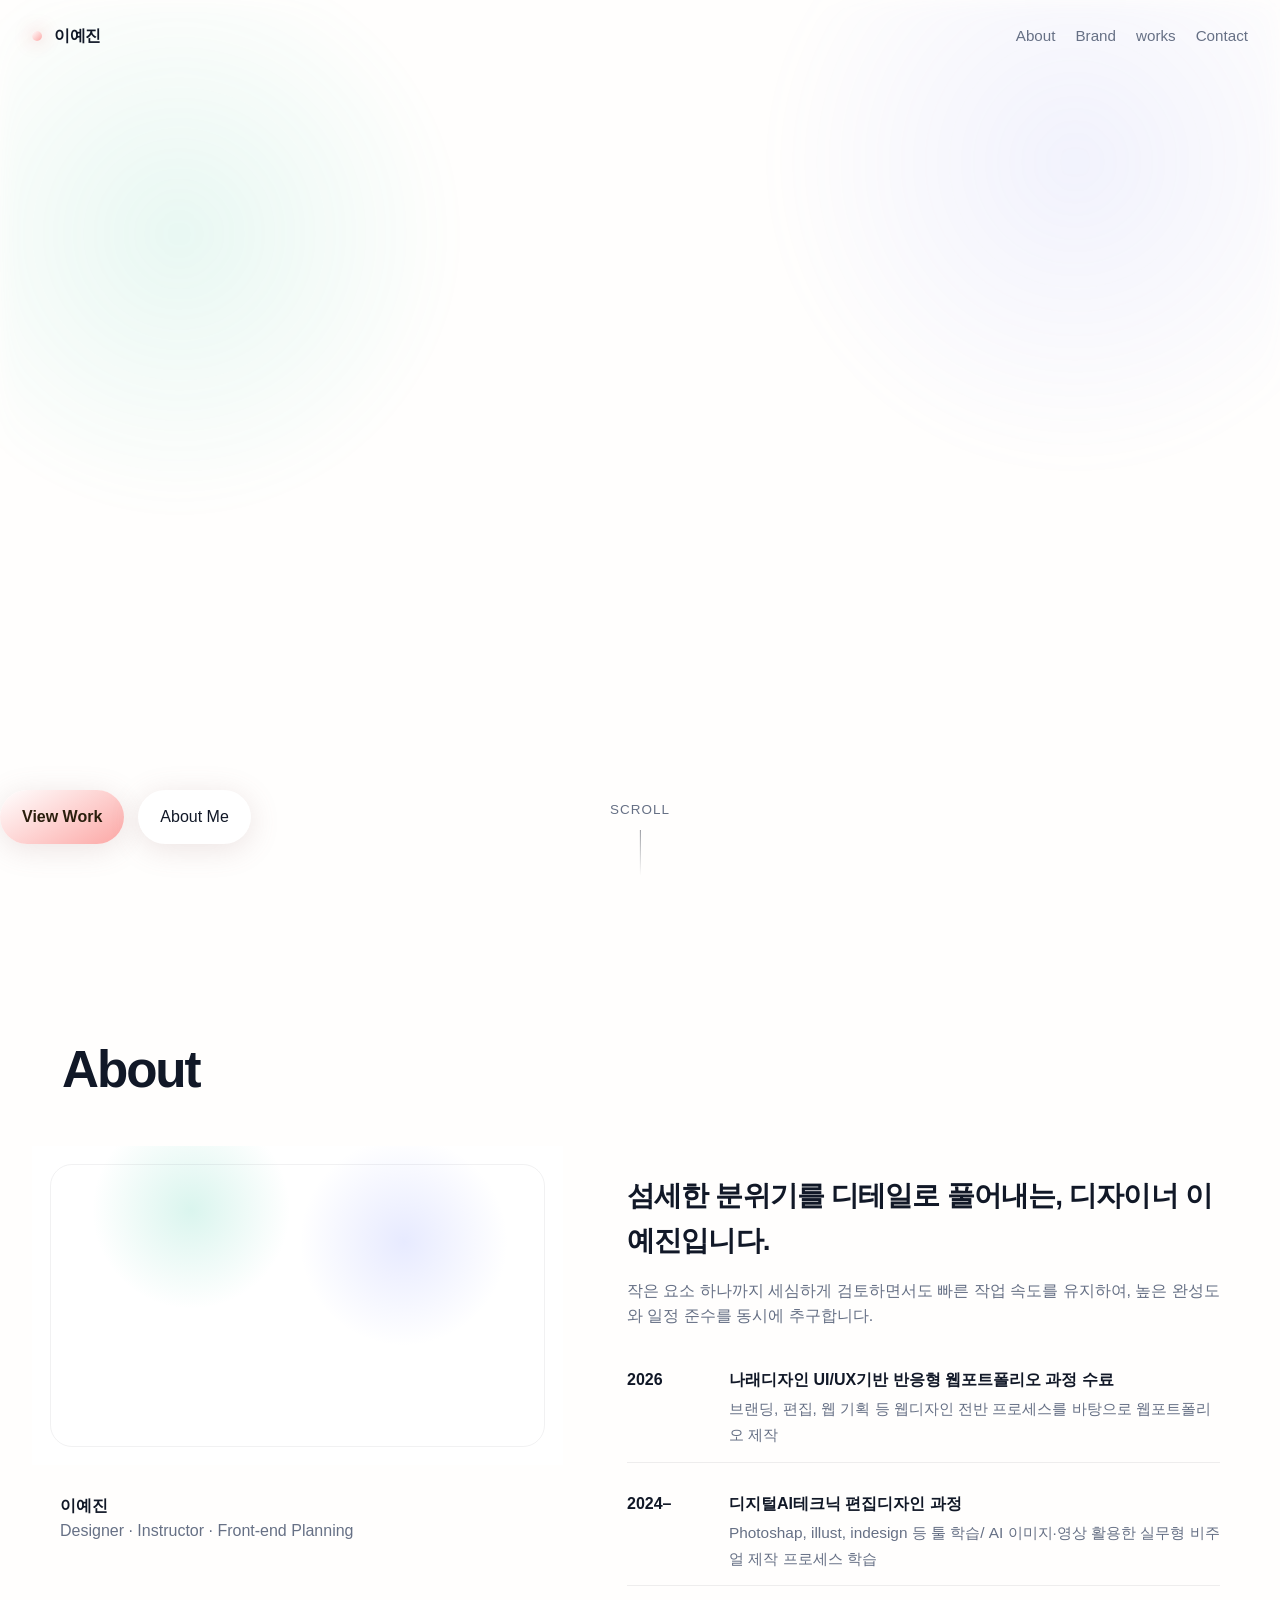
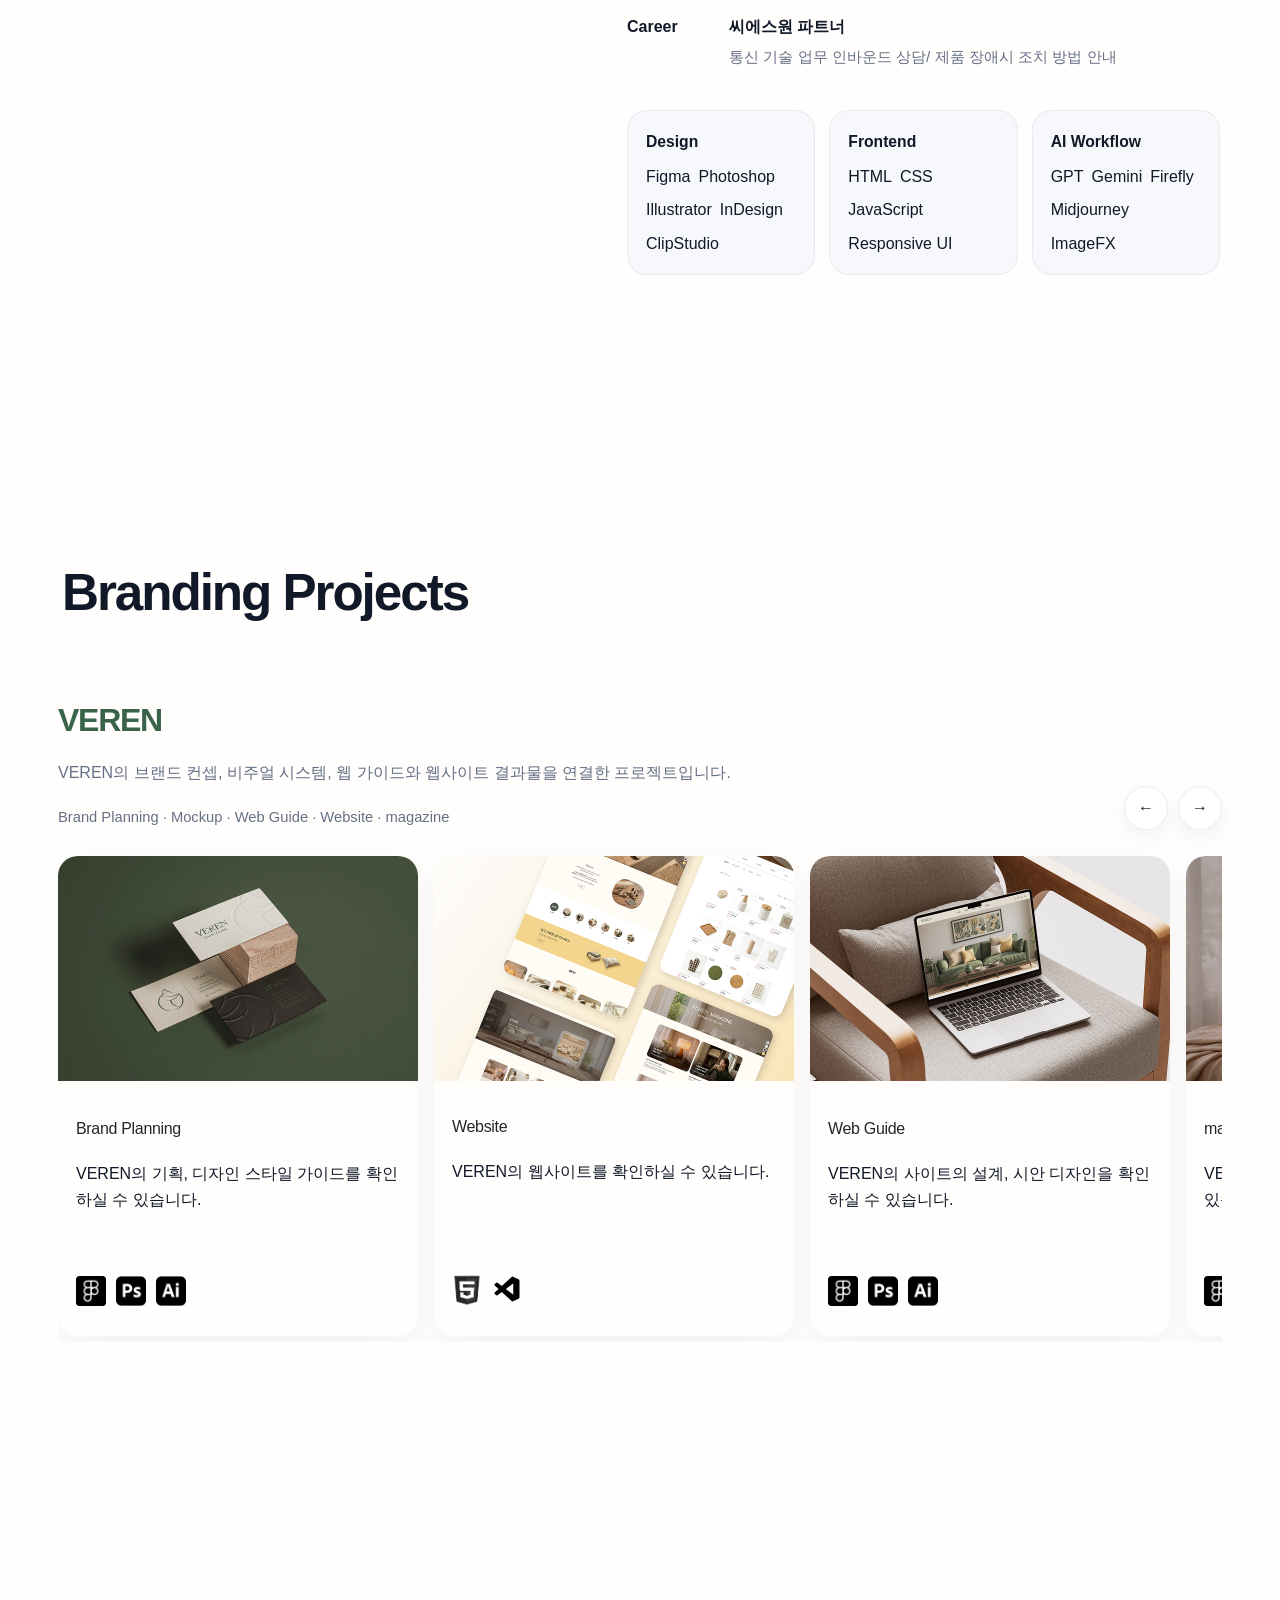
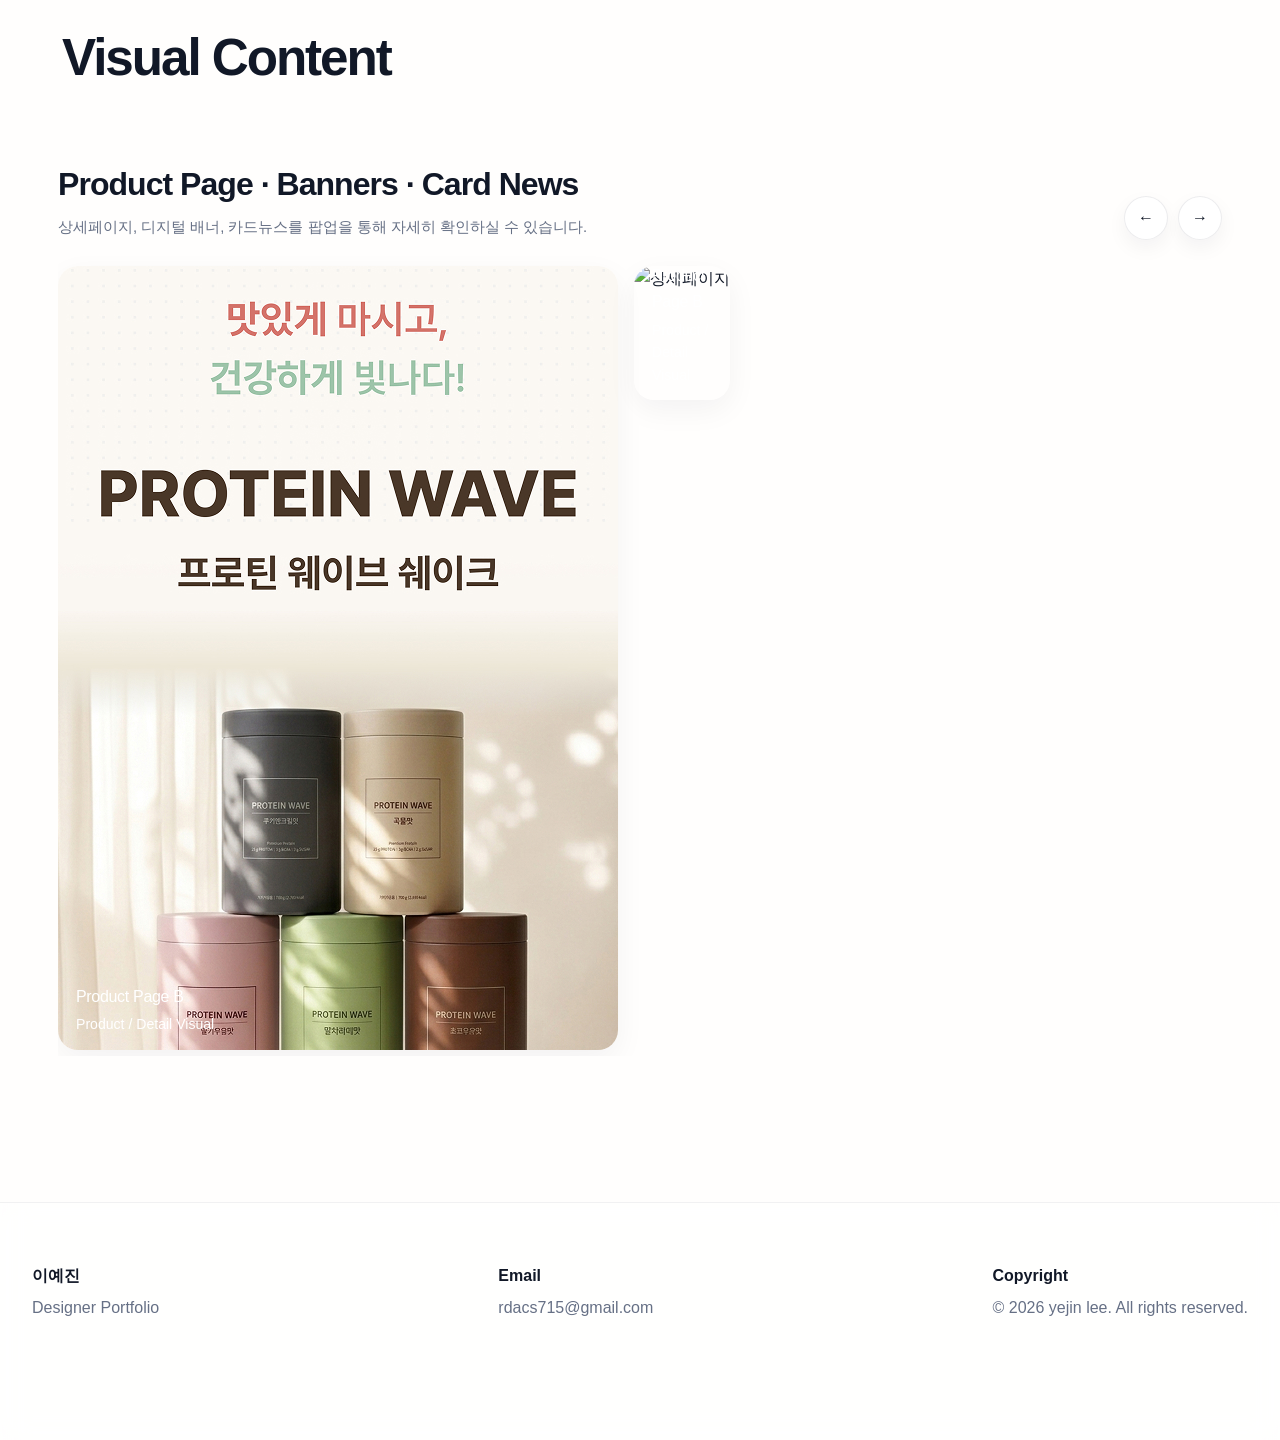
==== commit ec2f25dd: "Add files via upload" ====
--- a/index.html
+++ b/index.html
@@ -31,7 +31,7 @@
     <!-- hero -->
     <section class="hero" id="hero">
       <video class="hero-video" autoplay muted loop playsinline preload="metadata">
-        <source src="assets/video/portfolio.mp4" type="video/mp4" />
+        <source src="assets/video/웹포폴 배너.mp4" type="video/mp4" />
       </video>
       <div class="hero-inner">
         <div class="hero-actions">
@@ -66,7 +66,7 @@
                 position: relative; overflow: hidden;">
               <div style="position:absolute; inset:18px; border:1px solid rgba(17,24,39,0.06); border-radius:22px;">
                 <video class="thumb-video" autoplay loop muted playsinline preload="metadata">
-                  <source src="assets/video/개인증명사진 캐릭터 영상.mp4" type="video/mp4" />
+                  <source src="assets/video/웹포폴 프로필.mp4" type="video/mp4" />
                 </video>
               </div>
               <div style="position:relative; z-index:1; text-align:center; color:#fff;">
@@ -505,43 +505,33 @@
               <!-- poster / banner / cardnews / reels 모달 전용 큰 이미지는 data-modal-media="assets/img/원하는파일.jpg" 로 직접 지정 -->
               <!-- 카드별 모달 비율은 data-modal-ratio="가로 / 세로" 형식으로 지정: 예) 1200 / 628, 1 / 1, 9 / 16, 1080 / 1350 -->
 
-              <article class="poster-thumb thumb-card modal-card" data-modal-type="poster"
-                data-modal-label="product page A" data-modal-title="product page A"
-                data-modal-description="프로틴 웨이브 단백질 쉐이크 상세페이지입니다." data-modal-role="product page Design"
-                data-modal-tools="Photoshop, Illustrator, figma"
-                data-modal-summary="전시/행사 성격의 키비주얼 포스터 시리즈입니다. 메인 타이포와 무드 중심 그래픽으로 메시지를 압축해 전달합니다."
-                data-modal-meta1-label="Format" data-modal-meta1-value="A2 Poster / Digital Adaptation"
-                data-modal-meta2-label="Client" data-modal-meta2-value="Brand Campaign" data-modal-meta3-label="Year"
-                data-modal-meta3-value="2026" data-modal-meta4-label="Concept"
-                data-modal-meta4-value="Bold Type / Minimal Mood" data-modal-tags="Typography, Campaign, Key Visual"
-                data-modal-note-title="Editable Note"
-                data-modal-note="이 영역은 포스터 전용 메모 박스입니다. 전시 개요, 인쇄 사양, 제작 포인트 등으로 자유롭게 수정하면 됩니다."
-                data-modal-video="Poster motion teaser area" data-modal-link="https://example.com"
-                data-modal-media="assets/img/상세페이지01.jpg" data-modal-ratio="3 / 4">
-                <img src="assets/img/상세페이지01.jpg" alt="상세페이지">
-                <!-- <video class="thumb-video" muted loop playsinline preload="metadata">
+              <!-- 프로틴웨이브 상세페이지 -->
+              <a href="./detail_01.html" target="_blank">
+                <article class="poster-thumb thumb-card">
+
+                  <img src="assets/img/상세페이지01.jpg" alt="상세페이지">
+                  <!-- <video class="thumb-video" muted loop playsinline preload="metadata">
                   <source src="assets/video/poster.mp4" type="video/mp4" />
                 </video> -->
-                <div class="thumb-overlay"><strong>Product Page B</strong><span>Product / Detail Visual</span></div>
-              </article>
-
-              <article class="poster-thumb thumb-card modal-card" data-modal-type="poster" data-modal-label="product page Design"
-                data-modal-title="product page B" data-modal-description="센텔라 재생 진정 앰플 상세페이지입니다."
-                data-modal-role="product page Design" data-modal-tools="Photoshop, figma"
-                data-modal-summary="브랜드 무드를 중심으로 전개한 포스터 시리즈입니다." data-modal-meta1-label="Format"
-                data-modal-meta1-value="B1 / SNS Poster" data-modal-meta2-label="Client"
-                data-modal-meta2-value="Brand Promotion" data-modal-meta3-label="Year" data-modal-meta3-value="2026"
-                data-modal-meta4-label="Concept" data-modal-meta4-value="Graphic Mood"
-                data-modal-tags="Poster, Branding" data-modal-note-title="Editable Note"
-                data-modal-note="포스터 프로젝트 설명을 여기서 직접 바꿀 수 있습니다." data-modal-video="Poster preview"
-                data-modal-link="https://example.com" data-modal-media="./assets/img/product page02.jpg"
-                data-modal-ratio="5 / 7">
-                <img src="./assets/img/product page02.jpg" alt="상세페이지">
-                <!-- <video class="thumb-video" muted loop playsinline preload="metadata">
+                  <div class="thumb-overlay"><strong>Product Page B</strong><span>Product / Detail Visual</span></div>
+                </article>
+              </a>
+              <!-- /프로틴웨이브 상세페이지 -->
+
+              <!-- 센텔라 재생 진정 앰플 상세페이지 -->
+              <a href="./detail_02.html" target="_blank">
+                <article class="poster-thumb thumb-card">
+
+                  <img src="assets/img/상세페이지02.jpg" alt="상세페이지">
+                  <!-- <video class="thumb-video" muted loop playsinline preload="metadata">
                   <source src="assets/video/poster.mp4" type="video/mp4" />
                 </video> -->
-                <div class="thumb-overlay"><strong>Product Page A</strong><span>Product / Detail Visual</span></div>
-              </article>
+                  <div class="thumb-overlay"><strong>Product Page B</strong><span>Product / Detail Visual</span></div>
+                </article>
+              </a>
+              <!-- /센텔라 재생 진정 앰플 -->
+
+
 
               <!-- <article class="ad-thumb thumb-card modal-card" data-modal-type="banner" data-modal-label="Banner Project"
                 data-modal-title="Banner Set A" data-modal-description="디지털 배너 광고 세트입니다."
